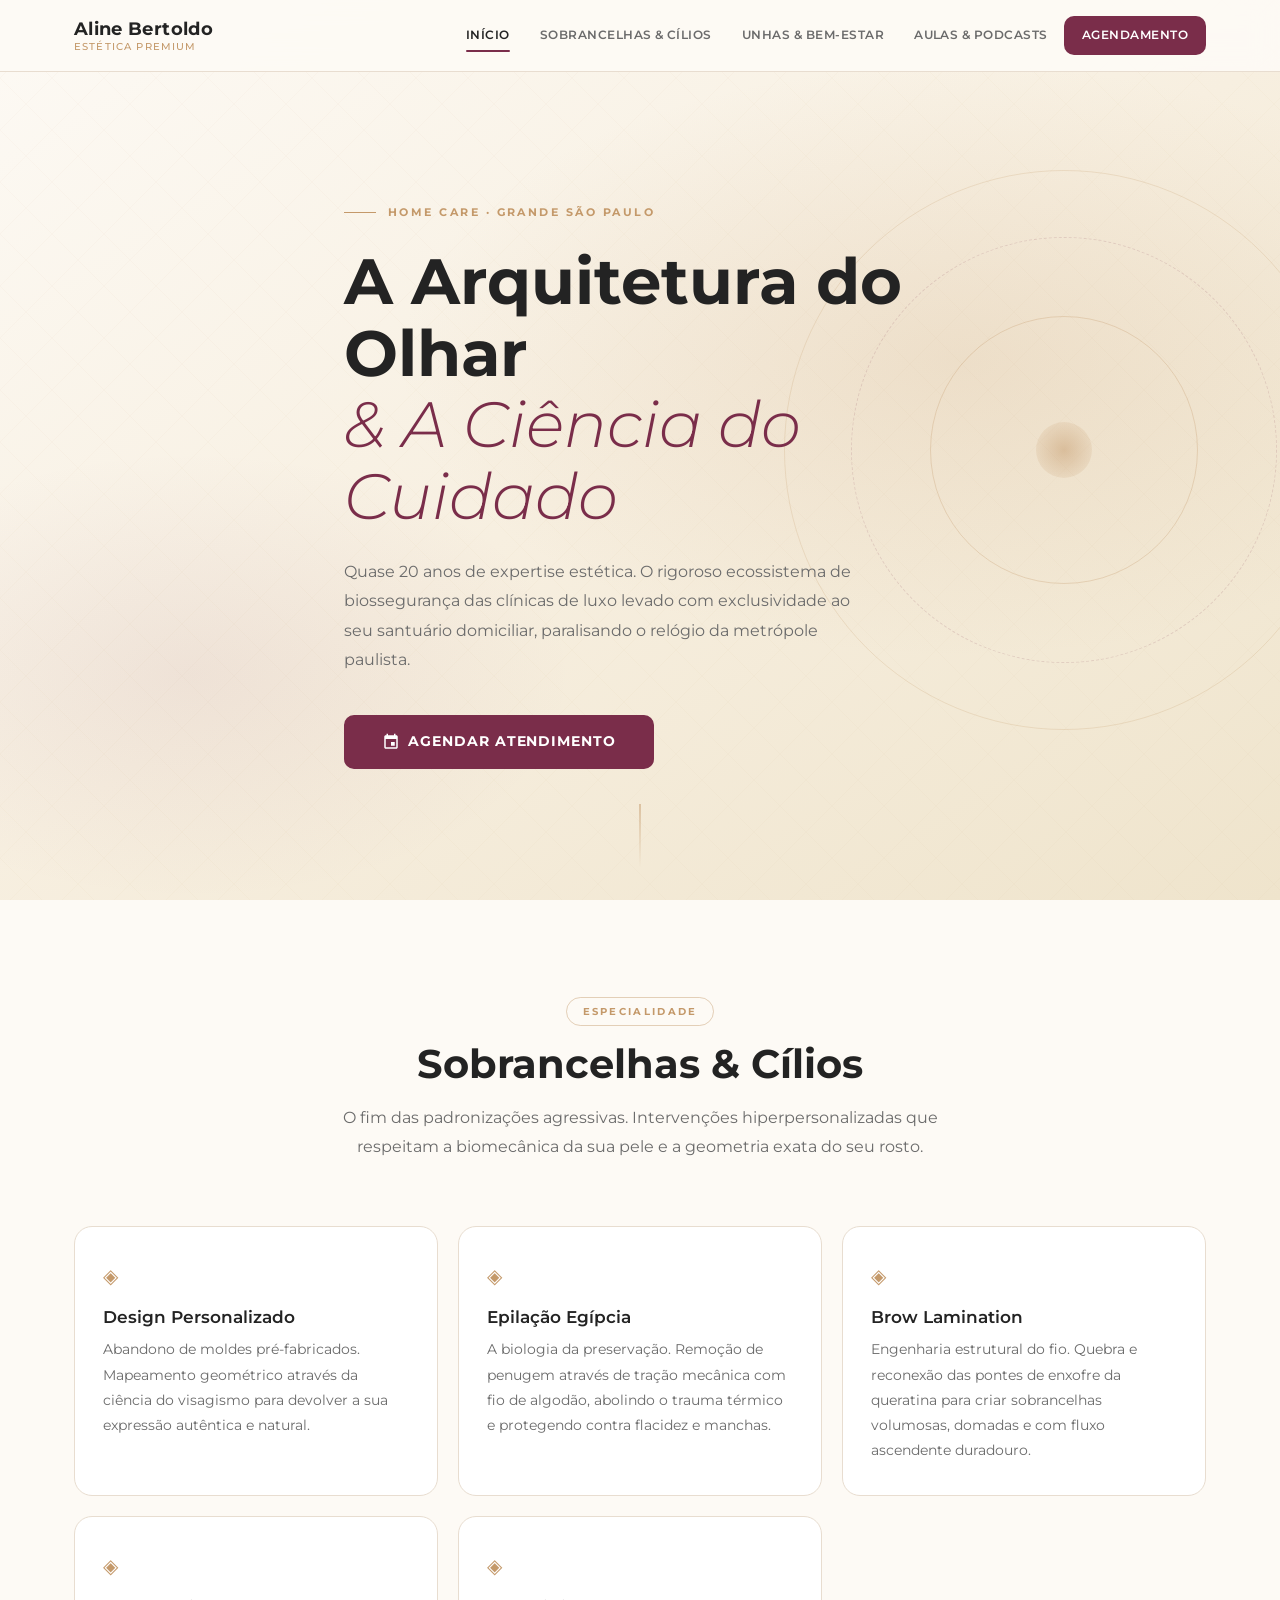
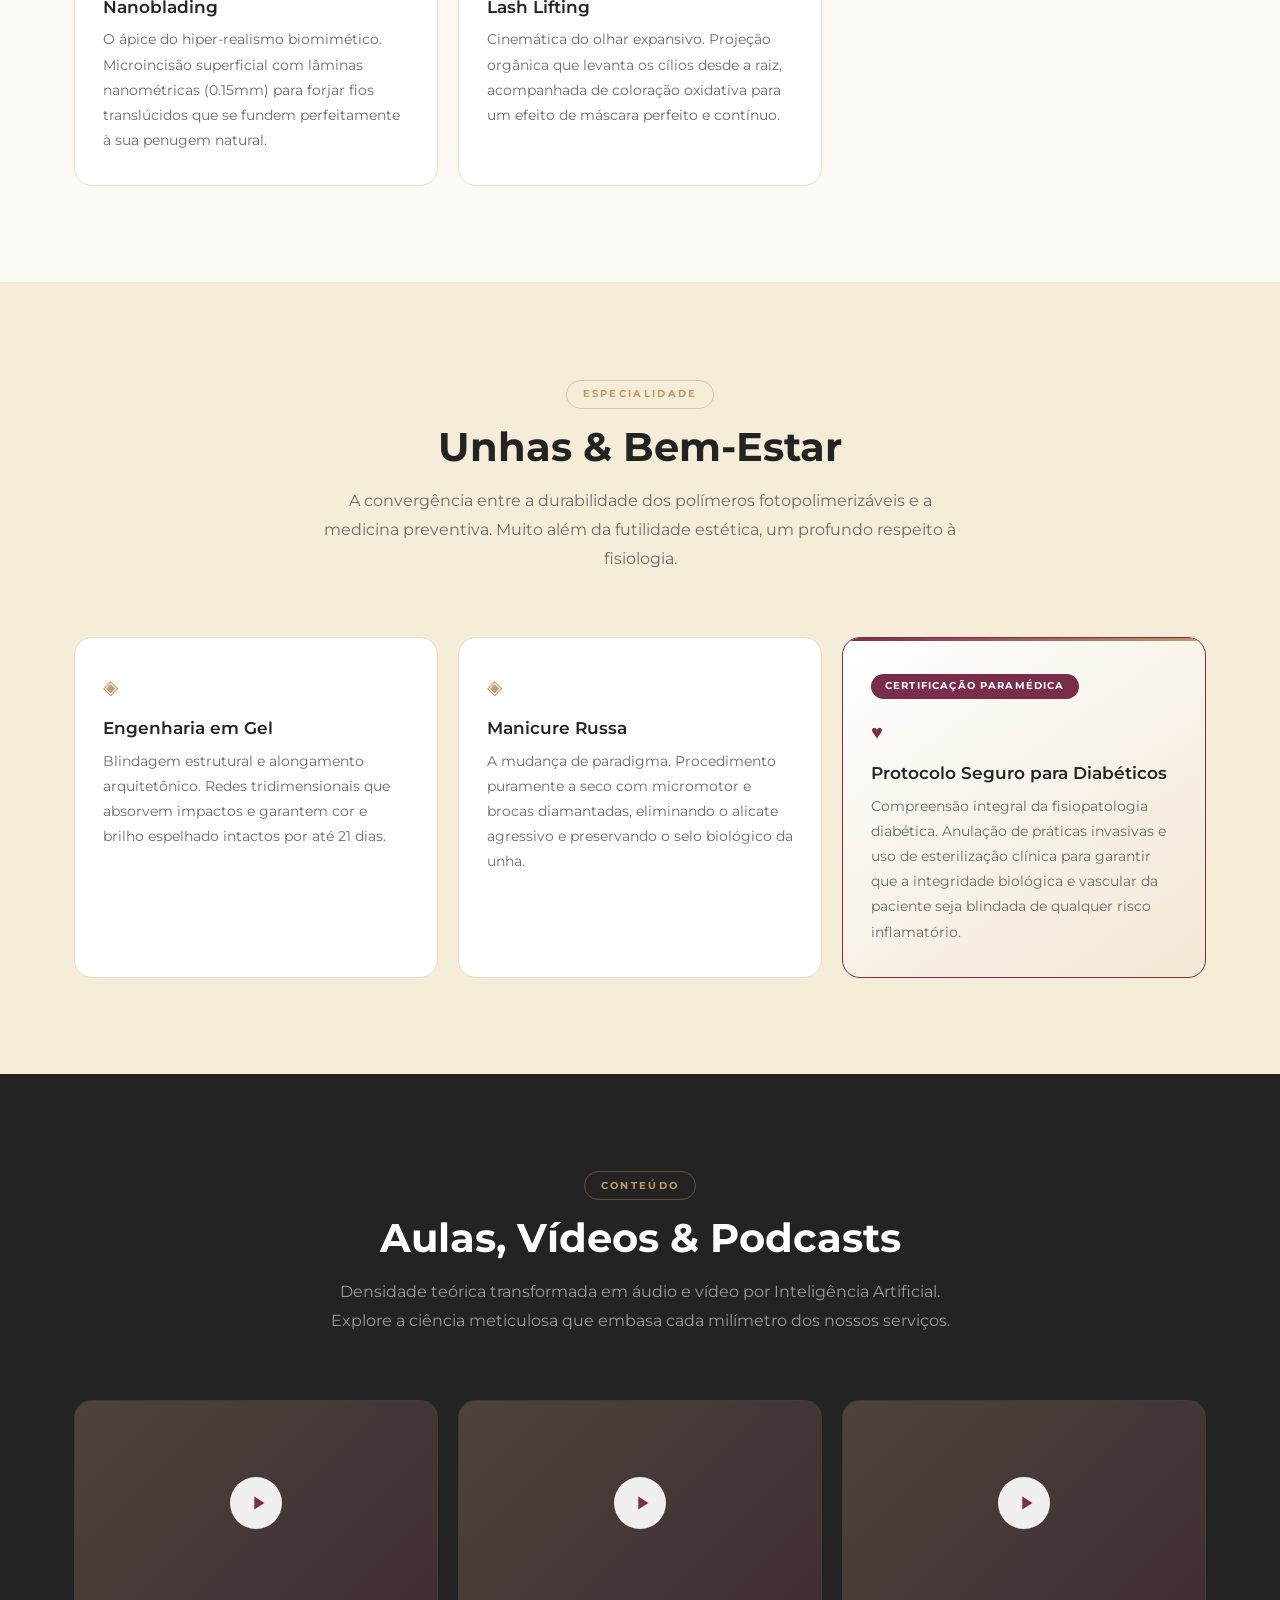
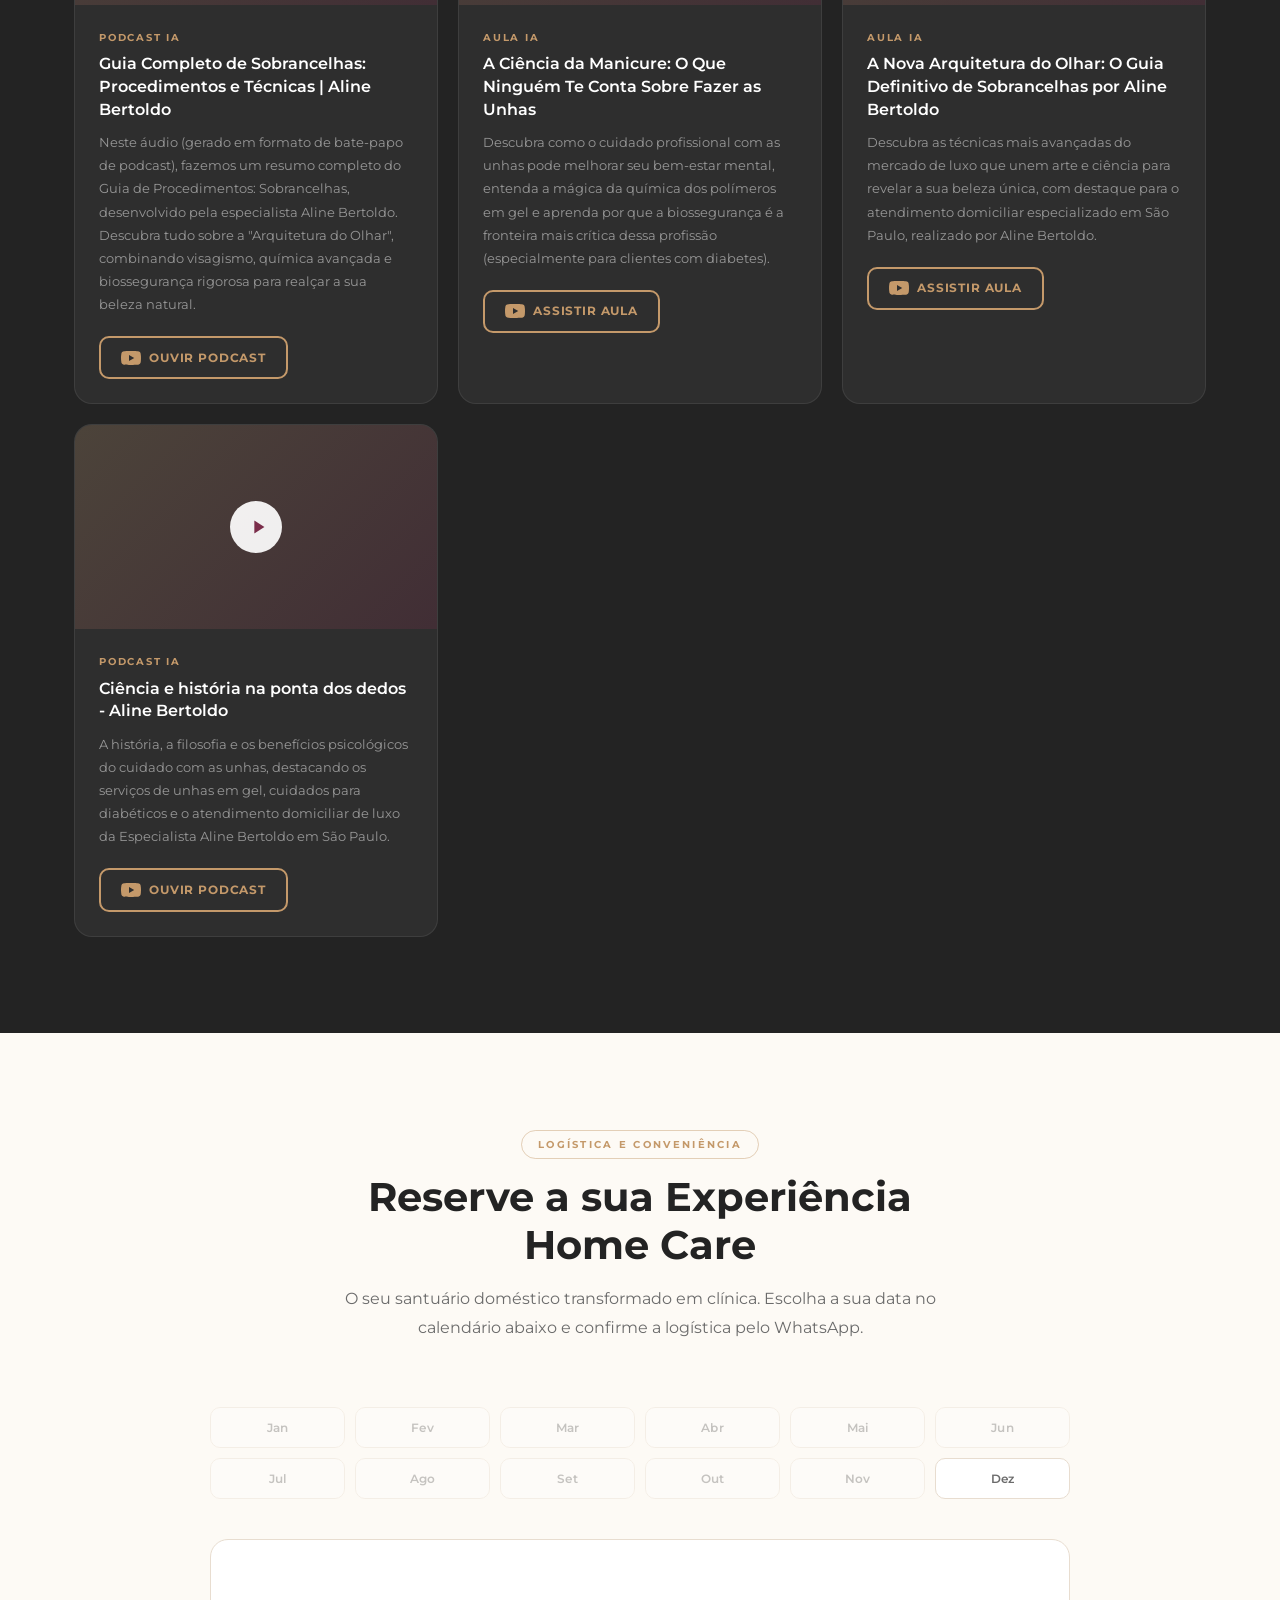
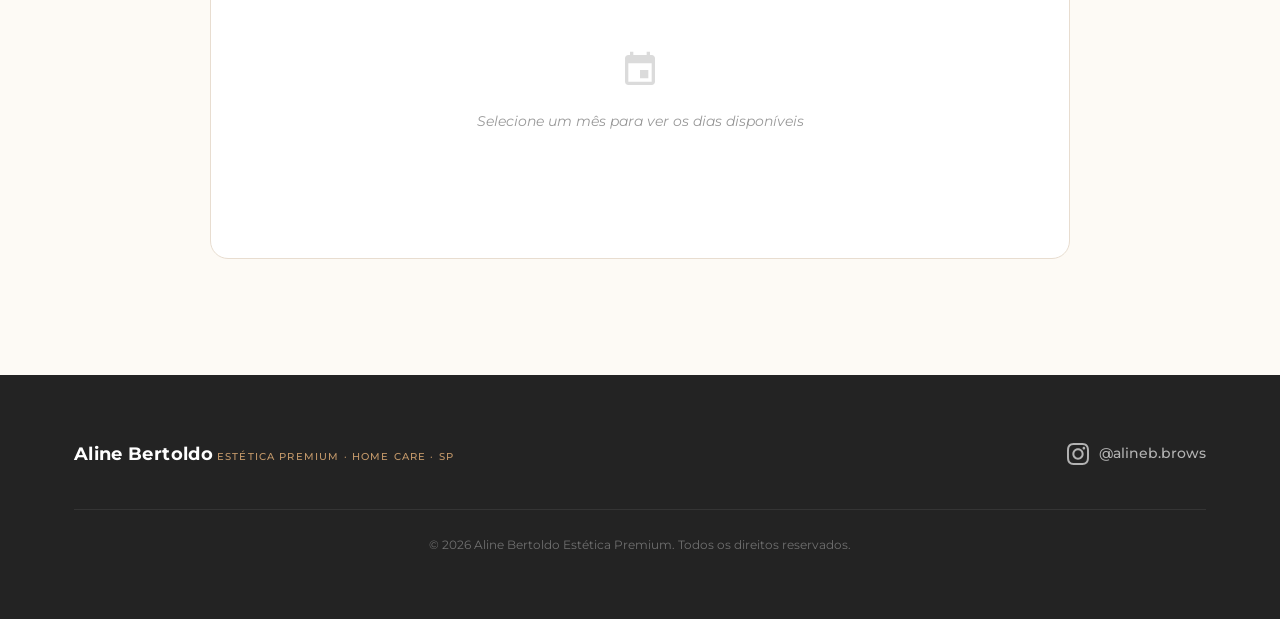
==== index.html @ 3049a165 "Página de serviços de estética premium" ====
<!DOCTYPE html>
<html lang="pt-BR">
<head>
  <meta charset="UTF-8" />
  <meta name="viewport" content="width=device-width, initial-scale=1.0" />
  <meta name="description" content="Aline Bertoldo — Especialista em Estética do Olhar e Unhas com quase 20 anos de experiência. Atendimento Home Care de alto padrão na Grande São Paulo." />
  <meta property="og:title" content="Aline Bertoldo | Estética Premium" />
  <meta property="og:description" content="Design de sobrancelhas, cílios e unhas. Atendimento domiciliar de luxo em São Paulo com biossegurança rigorosa." />

  <title>Aline Bertoldo | Estética Premium</title>

  <link rel="preconnect" href="https://fonts.googleapis.com" />
  <link rel="preconnect" href="https://fonts.gstatic.com" crossorigin />
  <link href="https://fonts.googleapis.com/css2?family=Montserrat:ital,wght@0,300;0,400;0,500;0,600;0,700;1,300;1,400&display=swap" rel="stylesheet" />

  <link rel="stylesheet" href="style.css" />
</head>
<body>

  <header class="header" id="header" role="banner">
    <div class="header__inner container">

      <a href="#inicio" class="logo" aria-label="Aline Bertoldo — Voltar ao início">
        <span class="logo__name">Aline Bertoldo</span>
        <span class="logo__tagline">Estética Premium</span>
      </a>

      <button class="menu-toggle" id="menuToggle" aria-label="Abrir menu de navegação" aria-controls="nav" aria-expanded="false">
        <span class="menu-toggle__bar"></span>
        <span class="menu-toggle__bar"></span>
        <span class="menu-toggle__bar"></span>
      </button>

      <nav class="nav" id="nav" role="navigation" aria-label="Menu principal">
        <ul class="nav__list">
          <li class="nav__item"><a href="#inicio" class="nav__link">Início</a></li>
          <li class="nav__item"><a href="#sobrancelhas" class="nav__link">Sobrancelhas &amp; Cílios</a></li>
          <li class="nav__item"><a href="#unhas" class="nav__link">Unhas &amp; Bem-Estar</a></li>
          <li class="nav__item"><a href="#aulas" class="nav__link">Aulas &amp; Podcasts</a></li>
          <li class="nav__item nav__item--cta">
            <a href="#agendamento" class="nav__link nav__link--cta">Agendamento</a>
          </li>
        </ul>
      </nav>

    </div>
  </header>

  <main>

    <section class="hero" id="inicio" aria-label="Apresentação">
      <div class="hero__bg" aria-hidden="true">
        <div class="hero__bg-gradient"></div>
        <div class="hero__bg-pattern"></div>
      </div>
      <div class="hero__deco" aria-hidden="true">
        <div class="hero__deco-ring hero__deco-ring--1"></div>
        <div class="hero__deco-ring hero__deco-ring--2"></div>
        <div class="hero__deco-ring hero__deco-ring--3"></div>
        <div class="hero__deco-center"></div>
      </div>

      <div class="hero__content container">
        <p class="hero__eyebrow">Home Care · Grande São Paulo</p>

        <h1 class="hero__title">
          A Arquitetura do Olhar<br>
          <em>&amp; A Ciência do Cuidado</em>
        </h1>

        <p class="hero__subtitle">
          Quase 20 anos de expertise estética. O rigoroso ecossistema de biossegurança das clínicas de luxo levado com exclusividade ao seu santuário domiciliar, paralisando o relógio da metrópole paulista.
        </p>

        <a href="#agendamento" class="btn btn--primary btn--hero">
          <svg class="btn__icon" viewBox="0 0 24 24" aria-hidden="true">
            <path fill="currentColor" d="M17 12h-5v5h5v-5zM16 1v2H8V1H6v2H5c-1.11 0-1.99.9-1.99 2L3 19c0 1.1.89 2 2 2h14c1.1 0 2-.9 2-2V5c0-1.1-.9-2-2-2h-1V1h-2zm3 18H5V8h14v11z"/>
          </svg>
          Agendar Atendimento
        </a>
      </div>

      <div class="hero__scroll" aria-hidden="true">
        <span class="hero__scroll-line"></span>
      </div>
    </section>

    <section class="services-section" id="sobrancelhas" aria-labelledby="title-sobrancelhas">
      <div class="container">
        <header class="section-header animate-on-scroll">
          <span class="section-label">Especialidade</span>
          <h2 class="section-title" id="title-sobrancelhas">Sobrancelhas &amp; Cílios</h2>
          <p class="section-description">
            O fim das padronizações agressivas. Intervenções hiperpersonalizadas que respeitam a biomecânica da sua pele e a geometria exata do seu rosto.
          </p>
        </header>

        <div class="services-grid">
          <article class="service-card animate-on-scroll">
            <div class="service-card__icon" aria-hidden="true">◈</div>
            <h3 class="service-card__title">Design Personalizado</h3>
            <p class="service-card__text">
              Abandono de moldes pré-fabricados. Mapeamento geométrico através da ciência do visagismo para devolver a sua expressão autêntica e natural.
            </p>
          </article>

          <article class="service-card animate-on-scroll">
            <div class="service-card__icon" aria-hidden="true">◈</div>
            <h3 class="service-card__title">Epilação Egípcia</h3>
            <p class="service-card__text">
              A biologia da preservação. Remoção de penugem através de tração mecânica com fio de algodão, abolindo o trauma térmico e protegendo contra flacidez e manchas.
            </p>
          </article>

          <article class="service-card animate-on-scroll">
            <div class="service-card__icon" aria-hidden="true">◈</div>
            <h3 class="service-card__title">Brow Lamination</h3>
            <p class="service-card__text">
              Engenharia estrutural do fio. Quebra e reconexão das pontes de enxofre da queratina para criar sobrancelhas volumosas, domadas e com fluxo ascendente duradouro.
            </p>
          </article>

          <article class="service-card animate-on-scroll">
            <div class="service-card__icon" aria-hidden="true">◈</div>
            <h3 class="service-card__title">Nanoblading</h3>
            <p class="service-card__text">
              O ápice do hiper-realismo biomimético. Microincisão superficial com lâminas nanométricas (0.15mm) para forjar fios translúcidos que se fundem perfeitamente à sua penugem natural.
            </p>
          </article>

          <article class="service-card animate-on-scroll">
            <div class="service-card__icon" aria-hidden="true">◈</div>
            <h3 class="service-card__title">Lash Lifting</h3>
            <p class="service-card__text">
              Cinemática do olhar expansivo. Projeção orgânica que levanta os cílios desde a raiz, acompanhada de coloração oxidativa para um efeito de máscara perfeito e contínuo.
            </p>
          </article>
        </div>
      </div>
    </section>

    <section class="services-section services-section--alt" id="unhas" aria-labelledby="title-unhas">
      <div class="container">
        <header class="section-header animate-on-scroll">
          <span class="section-label">Especialidade</span>
          <h2 class="section-title" id="title-unhas">Unhas &amp; Bem-Estar</h2>
          <p class="section-description">
            A convergência entre a durabilidade dos polímeros fotopolimerizáveis e a medicina preventiva. Muito além da futilidade estética, um profundo respeito à fisiologia.
          </p>
        </header>

        <div class="services-grid">
          <article class="service-card animate-on-scroll">
            <div class="service-card__icon" aria-hidden="true">◈</div>
            <h3 class="service-card__title">Engenharia em Gel</h3>
            <p class="service-card__text">
              Blindagem estrutural e alongamento arquitetônico. Redes tridimensionais que absorvem impactos e garantem cor e brilho espelhado intactos por até 21 dias.
            </p>
          </article>

          <article class="service-card animate-on-scroll">
            <div class="service-card__icon" aria-hidden="true">◈</div>
            <h3 class="service-card__title">Manicure Russa</h3>
            <p class="service-card__text">
              A mudança de paradigma. Procedimento puramente a seco com micromotor e brocas diamantadas, eliminando o alicate agressivo e preservando o selo biológico da unha.
            </p>
          </article>

          <article class="service-card service-card--highlight animate-on-scroll">
            <span class="service-card__badge">Certificação Paramédica</span>
            <div class="service-card__icon service-card__icon--heart" aria-hidden="true">♥</div>
            <h3 class="service-card__title">Protocolo Seguro para Diabéticos</h3>
            <p class="service-card__text">
              Compreensão integral da fisiopatologia diabética. Anulação de práticas invasivas e uso de esterilização clínica para garantir que a integridade biológica e vascular da paciente seja blindada de qualquer risco inflamatório.
            </p>
          </article>
        </div>
      </div>
    </section>

    <section class="media-section" id="aulas" aria-labelledby="title-aulas">
      <div class="container">
        <header class="section-header animate-on-scroll">
          <span class="section-label">Conteúdo</span>
          <h2 class="section-title" id="title-aulas">Aulas, Vídeos &amp; Podcasts</h2>
          <p class="section-description">
            Densidade teórica transformada em áudio e vídeo por Inteligência Artificial. Explore a ciência meticulosa que embasa cada milímetro dos nossos serviços.
          </p>
        </header>

        <div class="media-grid">
          <article class="media-card animate-on-scroll">
            <div class="media-card__thumbnail" role="img" aria-label="Thumbnail: Arquitetura do Olhar">
              <div class="media-card__play-wrap" aria-hidden="true">
                <svg class="media-card__play-icon" viewBox="0 0 24 24"><path fill="currentColor" d="M8 5v14l11-7z"/></svg>
              </div>
            </div>
            <div class="media-card__body">
              <span class="media-card__type">Podcast IA</span>
              <h3 class="media-card__title">Guia Completo de Sobrancelhas: Procedimentos e Técnicas | Aline Bertoldo</h3>
              <p class="media-card__desc">
                Neste áudio (gerado em formato de bate-papo de podcast), fazemos um resumo completo do Guia de Procedimentos: Sobrancelhas, desenvolvido pela especialista Aline Bertoldo. Descubra tudo sobre a "Arquitetura do Olhar", combinando visagismo, química avançada e biossegurança rigorosa para realçar a sua beleza natural.
              </p>
              <a href="https://youtu.be/0aggIO5E5zM" target="_blank" rel="noopener noreferrer" class="btn btn--outline btn--sm">
                <svg class="btn__icon btn__icon--yt" viewBox="0 0 24 24" aria-hidden="true"><path fill="currentColor" d="M23.495 6.205a3.007 3.007 0 0 0-2.088-2.088c-1.87-.501-9.396-.501-9.396-.501s-7.507-.01-9.396.501A3.007 3.007 0 0 0 .527 6.205a31.247 31.247 0 0 0-.522 5.805 31.247 31.247 0 0 0 .522 5.783 3.007 3.007 0 0 0 2.088 2.088c1.868.502 9.396.502 9.396.502s7.506 0 9.396-.502a3.007 3.007 0 0 0 2.088-2.088 31.247 31.247 0 0 0 .5-5.783 31.247 31.247 0 0 0-.5-5.805zM9.609 15.601V8.408l6.264 3.602z"/></svg>
                Ouvir Podcast
              </a>
            </div>
          </article>

          <article class="media-card animate-on-scroll">
            <div class="media-card__thumbnail" role="img" aria-label="Thumbnail: Ciência das Unhas">
              <div class="media-card__play-wrap" aria-hidden="true">
                <svg class="media-card__play-icon" viewBox="0 0 24 24"><path fill="currentColor" d="M8 5v14l11-7z"/></svg>
              </div>
            </div>
            <div class="media-card__body">
              <span class="media-card__type">Aula IA</span>
              <h3 class="media-card__title">A Ciência da Manicure: O Que Ninguém Te Conta Sobre Fazer as Unhas</h3>
              <p class="media-card__desc">
                Descubra como o cuidado profissional com as unhas pode melhorar seu bem-estar mental, entenda a mágica da química dos polímeros em gel e aprenda por que a biossegurança é a fronteira mais crítica dessa profissão (especialmente para clientes com diabetes).
              </p>
              <a href="https://youtu.be/WGfifAYIf_U" target="_blank" rel="noopener noreferrer" class="btn btn--outline btn--sm">
                <svg class="btn__icon btn__icon--yt" viewBox="0 0 24 24" aria-hidden="true"><path fill="currentColor" d="M23.495 6.205a3.007 3.007 0 0 0-2.088-2.088c-1.87-.501-9.396-.501-9.396-.501s-7.507-.01-9.396.501A3.007 3.007 0 0 0 .527 6.205a31.247 31.247 0 0 0-.522 5.805 31.247 31.247 0 0 0 .522 5.783 3.007 3.007 0 0 0 2.088 2.088c1.868.502 9.396.502 9.396.502s7.506 0 9.396-.502a3.007 3.007 0 0 0 2.088-2.088 31.247 31.247 0 0 0 .5-5.783 31.247 31.247 0 0 0-.5-5.805zM9.609 15.601V8.408l6.264 3.602z"/></svg>
                Assistir Aula
              </a>
            </div>
          </article>

          <article class="media-card animate-on-scroll">
            <div class="media-card__thumbnail" role="img" aria-label="Thumbnail: Aula Nanoblading">
              <div class="media-card__play-wrap" aria-hidden="true">
                <svg class="media-card__play-icon" viewBox="0 0 24 24"><path fill="currentColor" d="M8 5v14l11-7z"/></svg>
              </div>
            </div>
            <div class="media-card__body">
              <span class="media-card__type">Aula IA</span>
              <h3 class="media-card__title">A Nova Arquitetura do Olhar: O Guia Definitivo de Sobrancelhas por Aline Bertoldo</h3>
              <p class="media-card__desc">
                Descubra as técnicas mais avançadas do mercado de luxo que unem arte e ciência para revelar a sua beleza única, com destaque para o atendimento domiciliar especializado em São Paulo, realizado por Aline Bertoldo.
              </p>
              <a href="https://youtu.be/EICDWtv_-5o" target="_blank" rel="noopener noreferrer" class="btn btn--outline btn--sm">
                <svg class="btn__icon btn__icon--yt" viewBox="0 0 24 24" aria-hidden="true"><path fill="currentColor" d="M23.495 6.205a3.007 3.007 0 0 0-2.088-2.088c-1.87-.501-9.396-.501-9.396-.501s-7.507-.01-9.396.501A3.007 3.007 0 0 0 .527 6.205a31.247 31.247 0 0 0-.522 5.805 31.247 31.247 0 0 0 .522 5.783 3.007 3.007 0 0 0 2.088 2.088c1.868.502 9.396.502 9.396.502s7.506 0 9.396-.502a3.007 3.007 0 0 0 2.088-2.088 31.247 31.247 0 0 0 .5-5.783 31.247 31.247 0 0 0-.5-5.805zM9.609 15.601V8.408l6.264 3.602z"/></svg>
                Assistir Aula
              </a>
            </div>
          </article>

          <article class="media-card animate-on-scroll">
            <div class="media-card__thumbnail" role="img" aria-label="Thumbnail: Aula Diabéticos">
              <div class="media-card__play-wrap" aria-hidden="true">
                <svg class="media-card__play-icon" viewBox="0 0 24 24"><path fill="currentColor" d="M8 5v14l11-7z"/></svg>
              </div>
            </div>
            <div class="media-card__body">
              <span class="media-card__type">Podcast IA</span>
              <h3 class="media-card__title">Ciência e história na ponta dos dedos - Aline Bertoldo</h3>
              <p class="media-card__desc">
                A história, a filosofia e os benefícios psicológicos do cuidado com as unhas, destacando os serviços de unhas em gel, cuidados para diabéticos e o atendimento domiciliar de luxo da Especialista Aline Bertoldo em São Paulo.
              </p>
              <a href="https://youtu.be/2RZWvatA5D8" target="_blank" rel="noopener noreferrer" class="btn btn--outline btn--sm">
                <svg class="btn__icon btn__icon--yt" viewBox="0 0 24 24" aria-hidden="true"><path fill="currentColor" d="M23.495 6.205a3.007 3.007 0 0 0-2.088-2.088c-1.87-.501-9.396-.501-9.396-.501s-7.507-.01-9.396.501A3.007 3.007 0 0 0 .527 6.205a31.247 31.247 0 0 0-.522 5.805 31.247 31.247 0 0 0 .522 5.783 3.007 3.007 0 0 0 2.088 2.088c1.868.502 9.396.502 9.396.502s7.506 0 9.396-.502a3.007 3.007 0 0 0 2.088-2.088 31.247 31.247 0 0 0 .5-5.783 31.247 31.247 0 0 0-.5-5.805zM9.609 15.601V8.408l6.264 3.602z"/></svg>
                Ouvir Podcast
              </a>
            </div>
          </article>
        </div>
      </div>
    </section>

    <section class="scheduling-section" id="agendamento" aria-labelledby="title-agendamento">
      <div class="container">
        <header class="section-header animate-on-scroll">
          <span class="section-label">Logística e Conveniência</span>
          <h2 class="section-title" id="title-agendamento">Reserve a sua Experiência Home Care</h2>
          <p class="section-description">
            O seu santuário doméstico transformado em clínica. Escolha a sua data no calendário abaixo e confirme a logística pelo WhatsApp.
          </p>
        </header>

        <div class="calendar-wrapper animate-on-scroll">
          <div class="month-selector" id="monthSelector" role="group" aria-label="Selecione o mês"></div>

          <div class="calendar-view" id="calendarView" aria-live="polite" aria-atomic="true">
            <div class="calendar-placeholder">
              <svg width="40" height="40" viewBox="0 0 24 24" aria-hidden="true" style="opacity:.35;margin-bottom:.75rem">
                <path fill="currentColor" d="M17 12h-5v5h5v-5zM16 1v2H8V1H6v2H5c-1.11 0-1.99.9-1.99 2L3 19c0 1.1.89 2 2 2h14c1.1 0 2-.9 2-2V5c0-1.1-.9-2-2-2h-1V1h-2zm3 18H5V8h14v11z"/>
              </svg>
              <span>Selecione um mês para ver os dias disponíveis</span>
            </div>
          </div>

          <div class="time-selector" id="timeSelector" hidden aria-live="polite">
            <h3 class="time-selector__title">
              Horários disponíveis — <span id="selectedDateLabel" class="time-selector__date"></span>
            </h3>
            <div class="time-grid" id="timeGrid" role="group" aria-label="Selecione um horário"></div>
          </div>

          <div class="scheduling-cta" id="schedulingCta" hidden>
            <p class="scheduling-cta__summary" id="ctaSummary" aria-live="polite"></p>
            <button class="btn btn--primary btn--lg" id="confirmBtn" type="button">
              <svg class="btn__icon" viewBox="0 0 24 24" aria-hidden="true">
                <path fill="currentColor" d="M17.472 14.382c-.297-.149-1.758-.867-2.03-.967-.273-.099-.471-.148-.67.15-.197.297-.767.966-.94 1.164-.173.199-.347.223-.644.075-.297-.15-1.255-.463-2.39-1.475-.883-.788-1.48-1.761-1.653-2.059-.173-.297-.018-.458.13-.606.134-.133.298-.347.446-.52.149-.174.198-.298.298-.497.099-.198.05-.371-.025-.52-.075-.149-.669-1.612-.916-2.207-.242-.579-.487-.5-.669-.51-.173-.008-.371-.01-.57-.01-.198 0-.52.074-.792.372-.272.297-1.04 1.016-1.04 2.479 0 1.462 1.065 2.875 1.213 3.074.149.198 2.096 3.2 5.077 4.487.709.306 1.262.489 1.694.625.712.227 1.36.195 1.871.118.571-.085 1.758-.719 2.006-1.413.248-.694.248-1.289.173-1.413-.074-.124-.272-.198-.57-.347z"/>
                <path fill="currentColor" d="M12.004 2C6.477 2 2 6.477 2 12.004c0 1.769.463 3.43 1.27 4.876L2 22l5.234-1.244A9.963 9.963 0 0 0 12.004 22C17.531 22 22 17.523 22 12.004 22 6.477 17.531 2 12.004 2zm0 18.214a8.195 8.195 0 0 1-4.215-1.163l-.303-.18-3.107.738.772-3.028-.198-.311A8.196 8.196 0 0 1 3.786 12c0-4.532 3.686-8.214 8.218-8.214S20.218 7.472 20.218 12c0 4.528-3.682 8.214-8.214 8.214z"/>
              </svg>
              Confirmar Agendamento via WhatsApp
            </button>
          </div>
        </div>
      </div>
    </section>

  </main>

  <footer class="footer" role="contentinfo">
    <div class="container">
      <div class="footer__inner">
        <div class="footer__brand">
          <span class="logo__name">Aline Bertoldo</span>
          <span class="logo__tagline">Estética Premium · Home Care · SP</span>
        </div>

        <nav class="footer__social" aria-label="Redes sociais">
          <a href="https://instagram.com/alineb.brows" target="_blank" rel="noopener noreferrer" class="social-link" aria-label="Instagram de Aline Bertoldo: @alineb.brows">
            <svg class="social-link__icon" viewBox="0 0 24 24" aria-hidden="true">
              <path fill="currentColor" d="M12 2.163c3.204 0 3.584.012 4.85.07 3.252.148 4.771 1.691 4.919 4.919.058 1.265.069 1.645.069 4.849 0 3.205-.012 3.584-.069 4.849-.149 3.225-1.664 4.771-4.919 4.919-1.266.058-1.644.07-4.85.07-3.204 0-3.584-.012-4.849-.07-3.26-.149-4.771-1.699-4.919-4.92-.058-1.265-.07-1.644-.07-4.849 0-3.204.013-3.583.07-4.849.149-3.227 1.664-4.771 4.919-4.919 1.266-.057 1.645-.069 4.849-.069zm0-2.163c-3.259 0-3.667.014-4.947.072-4.358.2-6.78 2.618-6.98 6.98-.059 1.281-.073 1.689-.073 4.948 0 3.259.014 3.668.072 4.948.2 4.358 2.618 6.78 6.98 6.98 1.281.058 1.689.072 4.948.072 3.259 0 3.668-.014 4.948-.072 4.354-.2 6.782-2.618 6.979-6.98.059-1.28.073-1.689.073-4.948 0-3.259-.014-3.667-.072-4.947-.196-4.354-2.617-6.78-6.979-6.98-1.281-.059-1.69-.073-4.949-.073zm0 5.838c-3.403 0-6.162 2.759-6.162 6.162s2.759 6.163 6.162 6.163 6.162-2.759 6.162-6.163c0-3.403-2.759-6.162-6.162-6.162zm0 10.162c-2.209 0-4-1.79-4-4 0-2.209 1.791-4 4-4s4 1.791 4 4c0 2.21-1.791 4-4 4zm6.406-11.845c-.796 0-1.441.645-1.441 1.44s.645 1.44 1.441 1.44c.795 0 1.439-.645 1.439-1.44s-.644-1.44-1.439-1.44z"/>
            </svg>
            @alineb.brows
          </a>
        </nav>
      </div>

      <div class="footer__bottom">
        <p>&copy; <span id="footerYear"></span> Aline Bertoldo Estética Premium. Todos os direitos reservados.</p>
      </div>
    </div>
  </footer>

  <script src="script.js"></script>
</body>
</html>
---- style.css ----
/* ============================================================
   STYLE.CSS — Aline Bertoldo Estética Premium
   Autora do projeto: Aline Bertoldo (@alineb.brows)
   Paleta: Creme/Baunilha · Grafite · Vinho · Dourado
   ============================================================ */


/* ============================================================
   1. VARIÁVEIS CSS (DESIGN TOKENS)
   ============================================================ */
:root {
  /* — Cores principais — */
  --c-bg:           #FDFAF5;   /* fundo principal: baunilha suave */
  --c-cream:        #F5EDD8;   /* creme mais intenso */
  --c-butter:       #EDE0C4;   /* manteiga (alternância de seções) */
  --c-white:        #FFFFFF;

  /* — Texto — */
  --c-text:         #3A3A3A;
  --c-text-mid:     #6B6B6B;
  --c-text-lt:      #999999;

  /* — Grafite — */
  --c-graphite:     #232323;
  --c-graphite-mid: #444444;

  /* — Vinho (accent primário) — */
  --c-wine:         #7A2D4A;
  --c-wine-lt:      #9B3D5F;
  --c-wine-pale:    rgba(122, 45, 74, 0.08);

  /* — Dourado (accent secundário) — */
  --c-gold:         #C4996A;
  --c-gold-lt:      #D4B08A;
  --c-gold-pale:    rgba(196, 153, 106, 0.15);

  /* — Bordas — */
  --c-border:       #E8DDD0;
  --c-border-lt:    #F0E8DC;

  /* — Tipografia — */
  --font:           'Montserrat', sans-serif;

  /* — Espaçamentos — */
  --sp-xs:   0.5rem;
  --sp-sm:   1rem;
  --sp-md:   1.5rem;
  --sp-lg:   2.5rem;
  --sp-xl:   4rem;
  --sp-2xl:  6rem;

  /* — Arredondamentos — */
  --r-sm:    4px;
  --r-md:    10px;
  --r-lg:    18px;
  --r-xl:    28px;
  --r-full:  9999px;

  /* — Sombras — */
  --sh-sm:   0 1px 4px rgba(0,0,0,0.06);
  --sh-md:   0 4px 20px rgba(0,0,0,0.08);
  --sh-lg:   0 12px 40px rgba(0,0,0,0.12);
  --sh-wine: 0 8px 28px rgba(122, 45, 74, 0.25);

  /* — Transições — */
  --t-fast:  150ms ease;
  --t-mid:   260ms ease;
  --t-slow:  420ms cubic-bezier(0.4, 0, 0.2, 1);

  /* — Header — */
  --header-h: 72px;
}


/* ============================================================
   2. RESET & BASE
   ============================================================ */
*, *::before, *::after {
  box-sizing: border-box;
  margin: 0;
  padding: 0;
}

html {
  scroll-behavior: smooth;
  /* Compensa o header fixo ao pular para seções */
  scroll-padding-top: var(--header-h);
}

body {
  font-family: var(--font);
  background-color: var(--c-bg);
  color: var(--c-text);
  line-height: 1.7;
  overflow-x: hidden;
  -webkit-font-smoothing: antialiased;
}

img, svg { display: block; max-width: 100%; }
a        { color: inherit; text-decoration: none; }
ul       { list-style: none; }
button   { font-family: var(--font); }

h1, h2, h3, h4 {
  line-height: 1.2;
  color: var(--c-graphite);
}


/* ============================================================
   3. UTILITÁRIOS
   ============================================================ */
.container {
  width: 100%;
  max-width: 1180px;
  margin-inline: auto;
  padding-inline: 1.5rem;
}


/* ============================================================
   4. BOTÕES
   ============================================================ */
.btn {
  display: inline-flex;
  align-items: center;
  gap: 0.5rem;
  padding: 0.875rem 2rem;
  border: 2px solid transparent;
  border-radius: var(--r-md);
  font-family: var(--font);
  font-size: 0.8rem;
  font-weight: 700;
  letter-spacing: 0.07em;
  text-transform: uppercase;
  cursor: pointer;
  transition: all var(--t-mid);
  white-space: nowrap;
  line-height: 1;
}

/* Primário: fundo vinho */
.btn--primary {
  background-color: var(--c-wine);
  border-color: var(--c-wine);
  color: var(--c-white);
}
.btn--primary:hover,
.btn--primary:focus-visible {
  background-color: var(--c-wine-lt);
  border-color: var(--c-wine-lt);
  transform: translateY(-2px);
  box-shadow: var(--sh-wine);
}

/* Outline */
.btn--outline {
  background-color: transparent;
  border-color: currentColor;
}
.btn--outline:hover,
.btn--outline:focus-visible {
  background-color: currentColor;
  /* Inverte a cor do texto no hover */
}

/* Tamanhos */
.btn--sm  { padding: 0.6rem 1.25rem; font-size: 0.75rem; }
.btn--lg  { padding: 1.1rem 2.75rem; font-size: 0.875rem; }
.btn--hero{ padding: 1rem 2.25rem; font-size: 0.85rem; }

/* Ícone dentro do botão */
.btn__icon {
  width: 18px;
  height: 18px;
  flex-shrink: 0;
}
.btn__icon--yt { width: 20px; height: 20px; }


/* ============================================================
   5. HEADER & MENU DE NAVEGAÇÃO
   ============================================================ */
.header {
  position: fixed;
  inset-block-start: 0;
  inset-inline: 0;
  z-index: 900;
  height: var(--header-h);
  background-color: rgba(253, 250, 245, 0.94);
  backdrop-filter: blur(14px);
  -webkit-backdrop-filter: blur(14px);
  border-bottom: 1px solid var(--c-border);
  transition: box-shadow var(--t-mid);
}
.header.scrolled {
  box-shadow: var(--sh-md);
}

.header__inner {
  display: flex;
  align-items: center;
  justify-content: space-between;
  height: 100%;
}

/* — Logo — */
.logo {
  display: flex;
  flex-direction: column;
  line-height: 1.25;
  gap: 1px;
}
.logo__name {
  font-size: 1.1rem;
  font-weight: 700;
  color: var(--c-graphite);
  letter-spacing: 0.02em;
}
.logo__tagline {
  font-size: 0.6rem;
  font-weight: 500;
  color: var(--c-gold);
  letter-spacing: 0.12em;
  text-transform: uppercase;
}

/* — Links do menu — */
.nav__list {
  display: flex;
  align-items: center;
  gap: 0.125rem;
}

.nav__link {
  position: relative;
  display: block;
  padding: 0.5rem 0.875rem;
  font-size: 0.75rem;
  font-weight: 600;
  color: var(--c-text-mid);
  letter-spacing: 0.04em;
  text-transform: uppercase;
  border-radius: var(--r-sm);
  transition: color var(--t-fast);
}
/* Linha de destaque inferior */
.nav__link::after {
  content: '';
  position: absolute;
  inset-block-end: 2px;
  inset-inline: 0.875rem;
  height: 2px;
  background: var(--c-wine);
  border-radius: 2px;
  transform: scaleX(0);
  transform-origin: left;
  transition: transform var(--t-mid);
}
.nav__link:hover,
.nav__link.active      { color: var(--c-graphite); }
.nav__link:hover::after,
.nav__link.active::after { transform: scaleX(1); }

/* Link CTA especial */
.nav__link--cta {
  background-color: var(--c-wine);
  color: var(--c-white) !important;
  padding: 0.6rem 1.125rem;
  border-radius: var(--r-md);
}
.nav__link--cta::after    { display: none; }
.nav__link--cta:hover {
  background-color: var(--c-wine-lt);
  transform: translateY(-1px);
}

/* — Botão hamburguer (mobile) — */
.menu-toggle {
  display: none;        /* ocultado no desktop */
  flex-direction: column;
  justify-content: center;
  gap: 5px;
  width: 40px;
  height: 40px;
  padding: 8px;
  background: none;
  border: none;
  cursor: pointer;
  border-radius: var(--r-sm);
  transition: background-color var(--t-fast);
}
.menu-toggle:hover { background-color: var(--c-cream); }

.menu-toggle__bar {
  display: block;
  width: 100%;
  height: 2px;
  background-color: var(--c-graphite);
  border-radius: 2px;
  transform-origin: center;
  transition: all var(--t-mid);
}
/* Animação para o X */
.menu-toggle.is-open .menu-toggle__bar:nth-child(1) { transform: translateY(7px) rotate(45deg); }
.menu-toggle.is-open .menu-toggle__bar:nth-child(2) { opacity: 0; transform: scaleX(0); }
.menu-toggle.is-open .menu-toggle__bar:nth-child(3) { transform: translateY(-7px) rotate(-45deg); }


/* ============================================================
   6. HERO
   ============================================================ */
.hero {
  position: relative;
  min-height: 100svh;       /* svh: mobile-friendly viewport height */
  display: flex;
  align-items: center;
  padding-top: var(--header-h);
  overflow: hidden;
}

/* Camadas de fundo */
.hero__bg { position: absolute; inset: 0; }

.hero__bg-gradient {
  position: absolute;
  inset: 0;
  background:
    radial-gradient(ellipse 80% 60% at 75% 40%, rgba(196, 153, 106, 0.18) 0%, transparent 55%),
    radial-gradient(ellipse 60% 50% at 15% 75%, rgba(122, 45, 74, 0.07) 0%, transparent 50%),
    linear-gradient(148deg, #FDFAF5 0%, #F7EFE0 50%, #EFE4CC 100%);
}

/* Padrão sutil de losangos em SVG embutido */
.hero__bg-pattern {
  position: absolute;
  inset: 0;
  opacity: 0.5;
  background-image: url("data:image/svg+xml,%3Csvg width='52' height='52' viewBox='0 0 52 52' xmlns='http://www.w3.org/2000/svg'%3E%3Cpath d='M26 0 L52 26 L26 52 L0 26Z' fill='none' stroke='%23c4996a' stroke-width='0.4' stroke-opacity='0.2'/%3E%3C/svg%3E");
  background-size: 52px 52px;
}

/* Elemento decorativo: anéis concêntricos */
.hero__deco {
  position: absolute;
  right: -5%;
  top: 50%;
  transform: translateY(-50%);
  width: min(48vw, 560px);
  aspect-ratio: 1;
  display: flex;
  align-items: center;
  justify-content: center;
  pointer-events: none;
}

.hero__deco-ring {
  position: absolute;
  border-radius: 50%;
}
.hero__deco-ring--1 {
  inset: 0;
  border: 1px solid rgba(196, 153, 106, 0.22);
  animation: rotateSlow 60s linear infinite;
}
.hero__deco-ring--2 {
  inset: 12%;
  border: 1px dashed rgba(122, 45, 74, 0.14);
  animation: rotateSlow 45s linear infinite reverse;
}
.hero__deco-ring--3 {
  inset: 26%;
  border: 1px solid rgba(196, 153, 106, 0.3);
  animation: rotateSlow 30s linear infinite;
}
.hero__deco-center {
  width: 10%;
  aspect-ratio: 1;
  border-radius: 50%;
  background: radial-gradient(circle, var(--c-gold), rgba(196,153,106,0));
  opacity: 0.5;
}

@keyframes rotateSlow {
  from { transform: rotate(0deg); }
  to   { transform: rotate(360deg); }
}

/* Conteúdo do hero */
.hero__content {
  position: relative;
  z-index: 1;
  max-width: 640px;
  padding-block: var(--sp-2xl);
}

.hero__eyebrow {
  font-size: 0.7rem;
  font-weight: 700;
  letter-spacing: 0.22em;
  text-transform: uppercase;
  color: var(--c-gold);
  margin-bottom: var(--sp-md);
  display: flex;
  align-items: center;
  gap: 0.75rem;
}
.hero__eyebrow::before {
  content: '';
  display: inline-block;
  width: 32px;
  height: 1px;
  background-color: var(--c-gold);
  flex-shrink: 0;
}

.hero__title {
  font-size: clamp(2.4rem, 5vw, 4rem);
  font-weight: 700;
  color: var(--c-graphite);
  line-height: 1.12;
  margin-bottom: var(--sp-md);
}
.hero__title em {
  font-style: italic;
  font-weight: 300;
  color: var(--c-wine);
}

.hero__subtitle {
  font-size: 1rem;
  font-weight: 400;
  color: var(--c-text-mid);
  line-height: 1.85;
  max-width: 520px;
  margin-bottom: var(--sp-lg);
}

/* Indicador de scroll */
.hero__scroll {
  position: absolute;
  bottom: 2rem;
  left: 50%;
  transform: translateX(-50%);
}
.hero__scroll-line {
  display: block;
  width: 1px;
  height: 64px;
  background: linear-gradient(to bottom, var(--c-gold), transparent);
  animation: scrollPulse 2.2s ease-in-out infinite;
}
@keyframes scrollPulse {
  0%, 100% { opacity: 0.25; transform: scaleY(0.75); }
  50%       { opacity: 1;    transform: scaleY(1); }
}


/* ============================================================
   7. CABEÇALHO DE SEÇÃO (REUTILIZÁVEL)
   ============================================================ */
.section-header {
  text-align: center;
  max-width: 640px;
  margin-inline: auto;
  margin-bottom: var(--sp-xl);
}

.section-label {
  display: inline-block;
  font-size: 0.65rem;
  font-weight: 700;
  letter-spacing: 0.22em;
  text-transform: uppercase;
  color: var(--c-gold);
  border: 1px solid rgba(196, 153, 106, 0.45);
  border-radius: var(--r-full);
  padding: 0.3rem 1rem;
  margin-bottom: 0.875rem;
}

.section-title {
  font-size: clamp(1.75rem, 3.5vw, 2.5rem);
  font-weight: 700;
  margin-bottom: 1rem;
}

.section-description {
  font-size: 0.975rem;
  color: var(--c-text-mid);
  line-height: 1.85;
}


/* ============================================================
   8. SEÇÕES DE SERVIÇOS
   ============================================================ */
.services-section {
  padding-block: var(--sp-2xl);
}
/* Seção com fundo alternado */
.services-section--alt {
  background-color: var(--c-cream);
}

/* Grid responsivo de cards */
.services-grid {
  display: grid;
  grid-template-columns: repeat(auto-fit, minmax(270px, 1fr));
  gap: 1.25rem;
}

/* Card de serviço */
.service-card {
  position: relative;
  background-color: var(--c-white);
  border: 1px solid var(--c-border);
  border-radius: var(--r-lg);
  padding: 2rem 1.75rem;
  transition: transform var(--t-mid), box-shadow var(--t-mid), border-color var(--t-mid);
  overflow: hidden;
}
/* Tarja colorida que aparece no hover */
.service-card::before {
  content: '';
  position: absolute;
  inset-block-start: 0;
  inset-inline: 0;
  height: 3px;
  background: linear-gradient(90deg, var(--c-wine), var(--c-gold));
  transform: scaleX(0);
  transform-origin: left;
  transition: transform var(--t-mid);
}
.service-card:hover {
  transform: translateY(-5px);
  box-shadow: var(--sh-lg);
  border-color: transparent;
}
.service-card:hover::before { transform: scaleX(1); }

/* Card especial (Diabéticos) */
.service-card--highlight {
  border-color: var(--c-wine);
  background: linear-gradient(145deg, #fff, rgba(122, 45, 74, 0.03));
}
.service-card--highlight::before { transform: scaleX(1); }

.service-card__badge {
  display: inline-block;
  background-color: var(--c-wine);
  color: var(--c-white);
  font-size: 0.6rem;
  font-weight: 700;
  letter-spacing: 0.12em;
  text-transform: uppercase;
  padding: 0.3rem 0.875rem;
  border-radius: var(--r-full);
  margin-bottom: 1rem;
}

.service-card__icon {
  font-size: 1.25rem;
  color: var(--c-gold);
  margin-bottom: 0.875rem;
  display: block;
}
.service-card__icon--heart { color: var(--c-wine); }

.service-card__title {
  font-size: 1.05rem;
  font-weight: 600;
  margin-bottom: 0.625rem;
}

.service-card__text {
  font-size: 0.875rem;
  color: var(--c-text-mid);
  line-height: 1.8;
}


/* ============================================================
   9. SEÇÃO DE MÍDIA (AULAS & PODCASTS)
   ============================================================ */
.media-section {
  padding-block: var(--sp-2xl);
  background-color: var(--c-graphite);
}
/* Ajusta cores do cabeçalho para o fundo escuro */
.media-section .section-label      { border-color: rgba(196,153,106,0.4); }
.media-section .section-title      { color: var(--c-white); }
.media-section .section-description{ color: rgba(255,255,255,0.55); }

/* Grid dos cards de mídia */
.media-grid {
  display: grid;
  grid-template-columns: repeat(auto-fit, minmax(270px, 1fr));
  gap: 1.25rem;
}

/* Card de mídia */
.media-card {
  background-color: rgba(255,255,255,0.05);
  border: 1px solid rgba(255,255,255,0.08);
  border-radius: var(--r-lg);
  overflow: hidden;
  transition: transform var(--t-mid), box-shadow var(--t-mid), background-color var(--t-mid);
}
.media-card:hover {
  transform: translateY(-5px);
  background-color: rgba(255,255,255,0.09);
  box-shadow: 0 16px 48px rgba(0,0,0,0.35);
}

/* Área do thumbnail (placeholder) */
.media-card__thumbnail {
  aspect-ratio: 16 / 9;
  background: linear-gradient(
    135deg,
    rgba(196, 153, 106, 0.2),
    rgba(122, 45, 74, 0.25)
  );
  display: flex;
  align-items: center;
  justify-content: center;
  transition: background var(--t-mid);
  /* Para adicionar uma imagem real, defina:
     background-image: url('caminho/imagem.jpg');
     background-size: cover;
     background-position: center;
  */
}
.media-card:hover .media-card__thumbnail {
  background: linear-gradient(
    135deg,
    rgba(196, 153, 106, 0.32),
    rgba(122, 45, 74, 0.38)
  );
}

/* Ícone de play */
.media-card__play-wrap {
  width: 52px;
  height: 52px;
  background-color: rgba(255,255,255,0.92);
  border-radius: 50%;
  display: flex;
  align-items: center;
  justify-content: center;
  transition: transform var(--t-mid), background-color var(--t-mid);
}
.media-card:hover .media-card__play-wrap {
  transform: scale(1.1);
  background-color: var(--c-white);
}
.media-card__play-icon {
  width: 22px;
  height: 22px;
  color: var(--c-wine);
  margin-left: 3px; /* correção visual do triângulo */
}

/* Corpo do card */
.media-card__body { padding: 1.5rem; }

.media-card__type {
  display: block;
  font-size: 0.62rem;
  font-weight: 700;
  letter-spacing: 0.18em;
  text-transform: uppercase;
  color: var(--c-gold);
  margin-bottom: 0.5rem;
}
.media-card__title {
  font-size: 0.975rem;
  font-weight: 600;
  color: var(--c-white);
  line-height: 1.45;
  margin-bottom: 0.625rem;
}
.media-card__desc {
  font-size: 0.825rem;
  color: rgba(255,255,255,0.5);
  line-height: 1.75;
  margin-bottom: 1.25rem;
}

/* Botão outline dentro do card escuro */
.media-card .btn--outline {
  color: var(--c-gold);
  border-color: var(--c-gold);
}
.media-card .btn--outline:hover {
  background-color: var(--c-gold);
  color: var(--c-graphite);
}


/* ============================================================
   10. SEÇÃO DE AGENDAMENTO & CALENDÁRIO
   ============================================================ */
.scheduling-section {
  padding-block: var(--sp-2xl);
  background-color: var(--c-bg);
}

.calendar-wrapper {
  max-width: 860px;
  margin-inline: auto;
}

/* — Grade de meses — */
.month-selector {
  display: grid;
  grid-template-columns: repeat(6, 1fr);
  gap: 0.625rem;
  margin-bottom: var(--sp-lg);
}

.month-btn {
  padding: 0.75rem 0.375rem;
  background-color: var(--c-white);
  border: 1px solid var(--c-border);
  border-radius: var(--r-md);
  font-family: var(--font);
  font-size: 0.775rem;
  font-weight: 600;
  color: var(--c-text-mid);
  cursor: pointer;
  text-align: center;
  transition: all var(--t-mid);
  letter-spacing: 0.02em;
}
.month-btn:hover:not(:disabled) {
  border-color: var(--c-wine);
  color: var(--c-wine);
  transform: translateY(-2px);
  box-shadow: var(--sh-sm);
}
.month-btn.is-active {
  background-color: var(--c-wine);
  border-color: var(--c-wine);
  color: var(--c-white);
  box-shadow: var(--sh-wine);
}
.month-btn:disabled {
  opacity: 0.38;
  cursor: not-allowed;
}

/* — Visualização do calendário — */
.calendar-view {
  background-color: var(--c-white);
  border: 1px solid var(--c-border);
  border-radius: var(--r-lg);
  padding: 2rem;
  min-height: 320px;
  margin-bottom: 1.25rem;
  transition: min-height var(--t-slow);
}

.calendar-placeholder {
  min-height: 240px;
  display: flex;
  flex-direction: column;
  align-items: center;
  justify-content: center;
  color: var(--c-text-lt);
  font-size: 0.875rem;
  font-style: italic;
  text-align: center;
  gap: 0.5rem;
}

.calendar-header {
  display: flex;
  align-items: center;
  justify-content: center;
  margin-bottom: 1.5rem;
}
.calendar-month-title {
  font-size: 1.1rem;
  font-weight: 600;
  color: var(--c-graphite);
}

/* Linha com dias da semana */
.calendar-weekdays {
  display: grid;
  grid-template-columns: repeat(7, 1fr);
  gap: 0.25rem;
  margin-bottom: 0.5rem;
}
.calendar-weekday {
  text-align: center;
  font-size: 0.65rem;
  font-weight: 700;
  letter-spacing: 0.1em;
  text-transform: uppercase;
  color: var(--c-text-lt);
  padding: 0.375rem 0;
}

/* Grade de dias */
.calendar-days {
  display: grid;
  grid-template-columns: repeat(7, 1fr);
  gap: 0.3rem;
}

.calendar-day {
  aspect-ratio: 1;
  display: flex;
  align-items: center;
  justify-content: center;
  border-radius: var(--r-sm);
  font-size: 0.85rem;
  font-weight: 500;
  cursor: pointer;
  border: 1px solid transparent;
  transition: all var(--t-fast);
  color: var(--c-text);
  user-select: none;
}
.calendar-day:hover:not(.is-disabled):not(.is-empty) {
  background-color: var(--c-cream);
  border-color: var(--c-gold-lt);
}
.calendar-day.is-today {
  border-color: var(--c-gold);
  color: var(--c-gold);
  font-weight: 700;
}
.calendar-day.is-selected {
  background-color: var(--c-wine);
  border-color: var(--c-wine);
  color: var(--c-white);
  font-weight: 700;
}
.calendar-day.is-disabled {
  color: var(--c-border);
  cursor: not-allowed;
  pointer-events: none;
}
.calendar-day.is-empty {
  cursor: default;
}
/* Domingo: exibe em tom mais apagado mas ainda disponível visualmente */
.calendar-day.is-sunday:not(.is-disabled) {
  color: var(--c-text-lt);
}

/* — Seletor de horários — */
.time-selector {
  background-color: var(--c-white);
  border: 1px solid var(--c-border);
  border-radius: var(--r-lg);
  padding: 1.75rem 2rem;
  margin-bottom: 1.25rem;
  animation: fadeUp 0.3s ease both;
}
.time-selector__title {
  font-size: 0.95rem;
  font-weight: 600;
  color: var(--c-graphite);
  margin-bottom: 1.25rem;
}
.time-selector__date {
  color: var(--c-wine);
}

.time-grid {
  display: grid;
  grid-template-columns: repeat(auto-fill, minmax(82px, 1fr));
  gap: 0.5rem;
}

.time-btn {
  padding: 0.625rem 0.5rem;
  background-color: var(--c-bg);
  border: 1px solid var(--c-border);
  border-radius: var(--r-sm);
  font-family: var(--font);
  font-size: 0.875rem;
  font-weight: 600;
  color: var(--c-text-mid);
  cursor: pointer;
  text-align: center;
  transition: all var(--t-fast);
}
.time-btn:hover {
  border-color: var(--c-wine);
  color: var(--c-wine);
}
.time-btn.is-selected {
  background-color: var(--c-wine);
  border-color: var(--c-wine);
  color: var(--c-white);
}

/* — CTA de confirmação — */
.scheduling-cta {
  text-align: center;
  animation: fadeUp 0.3s ease both;
}
.scheduling-cta__summary {
  font-size: 1rem;
  color: var(--c-text-mid);
  margin-bottom: 1.5rem;
  line-height: 1.6;
}
.scheduling-cta__summary strong { color: var(--c-wine); }

/* Animação de entrada (usada no calendário e CTA) */
@keyframes fadeUp {
  from { opacity: 0; transform: translateY(14px); }
  to   { opacity: 1; transform: translateY(0); }
}


/* ============================================================
   11. ANIMAÇÕES DE SCROLL (Intersection Observer)
   ============================================================ */
.animate-on-scroll {
  opacity: 0;
  transform: translateY(22px);
  transition: opacity 0.55s ease, transform 0.55s ease;
}
.animate-on-scroll.is-visible {
  opacity: 1;
  transform: translateY(0);
}
/* Atraso progressivo para cards em sequência */
.animate-on-scroll:nth-child(2) { transition-delay: 0.08s; }
.animate-on-scroll:nth-child(3) { transition-delay: 0.16s; }
.animate-on-scroll:nth-child(4) { transition-delay: 0.24s; }
.animate-on-scroll:nth-child(5) { transition-delay: 0.32s; }


/* ============================================================
   12. FOOTER
   ============================================================ */
.footer {
  background-color: var(--c-graphite);
  color: rgba(255,255,255,0.75);
  padding-block: var(--sp-xl);
}

.footer__inner {
  display: flex;
  align-items: center;
  justify-content: space-between;
  flex-wrap: wrap;
  gap: var(--sp-md);
  padding-bottom: var(--sp-lg);
  border-bottom: 1px solid rgba(255,255,255,0.08);
  margin-bottom: var(--sp-md);
}

.footer .logo__name    { color: var(--c-white); }
.footer .logo__tagline { color: var(--c-gold); }

.social-link {
  display: flex;
  align-items: center;
  gap: 0.625rem;
  font-size: 0.875rem;
  font-weight: 500;
  color: rgba(255,255,255,0.65);
  transition: color var(--t-fast);
}
.social-link:hover { color: var(--c-gold); }
.social-link__icon {
  width: 22px;
  height: 22px;
}

.footer__bottom {
  text-align: center;
  font-size: 0.775rem;
  color: rgba(255,255,255,0.35);
}


/* ============================================================
   13. RESPONSIVIDADE
   ============================================================ */

/* — Tablet — */
@media (max-width: 900px) {
  :root { --header-h: 64px; }

  .hero__deco { display: none; } /* remove deco em telas menores */

  .services-grid,
  .media-grid {
    grid-template-columns: repeat(auto-fit, minmax(240px, 1fr));
  }

  .month-selector {
    grid-template-columns: repeat(4, 1fr);
  }
}

/* — Mobile — */
@media (max-width: 768px) {

  /* Exibe hamburguer e oculta nav */
  .menu-toggle { display: flex; }

  .nav {
    position: fixed;
    inset-block-start: var(--header-h);
    inset-inline: 0;
    background-color: var(--c-bg);
    border-bottom: 1px solid var(--c-border);
    padding: 1rem 1.5rem 1.75rem;
    box-shadow: var(--sh-lg);
    /* Slide de cima para baixo */
    transform: translateY(-110%);
    opacity: 0;
    pointer-events: none;
    transition: transform var(--t-slow), opacity var(--t-slow);
  }
  .nav.is-open {
    transform: translateY(0);
    opacity: 1;
    pointer-events: auto;
  }

  .nav__list {
    flex-direction: column;
    align-items: stretch;
    gap: 0.125rem;
  }
  .nav__link {
    padding: 0.875rem 1rem;
    font-size: 0.85rem;
    border-radius: var(--r-md);
    text-transform: none;
  }
  .nav__link::after { display: none; }
  .nav__link:hover  { background-color: var(--c-cream); }
  .nav__link--cta   { text-align: center; margin-top: 0.5rem; }

  /* Reduz padding das seções */
  .services-section,
  .media-section,
  .scheduling-section { padding-block: var(--sp-xl); }

  /* Hero */
  .hero__content { padding-block: var(--sp-xl); }

  /* Calendário */
  .month-selector        { grid-template-columns: repeat(3, 1fr); }
  .calendar-view         { padding: 1.25rem; }
  .time-selector         { padding: 1.25rem; }
}

/* — Celular pequeno — */
@media (max-width: 480px) {
  .services-grid,
  .media-grid { grid-template-columns: 1fr; }

  .month-selector { grid-template-columns: repeat(3, 1fr); }

  .footer__inner {
    flex-direction: column;
    text-align: center;
    align-items: center;
  }
}
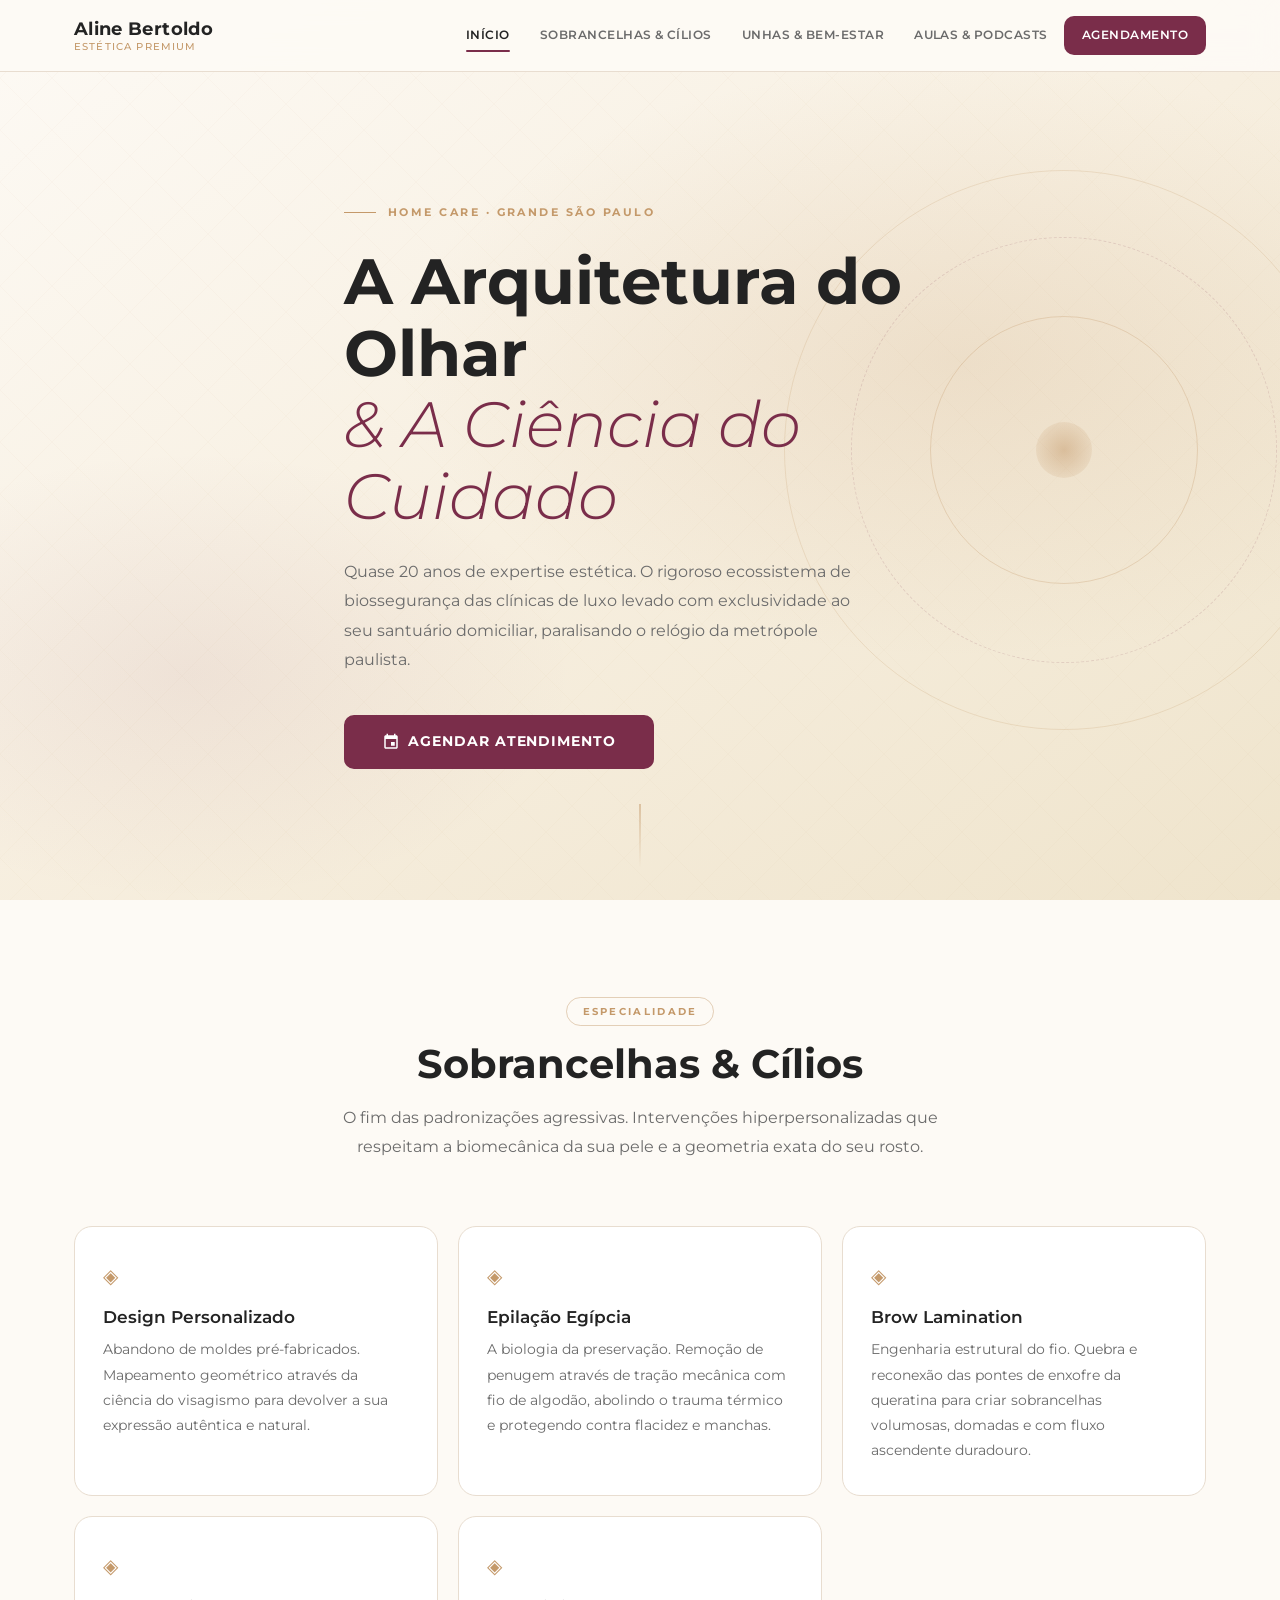
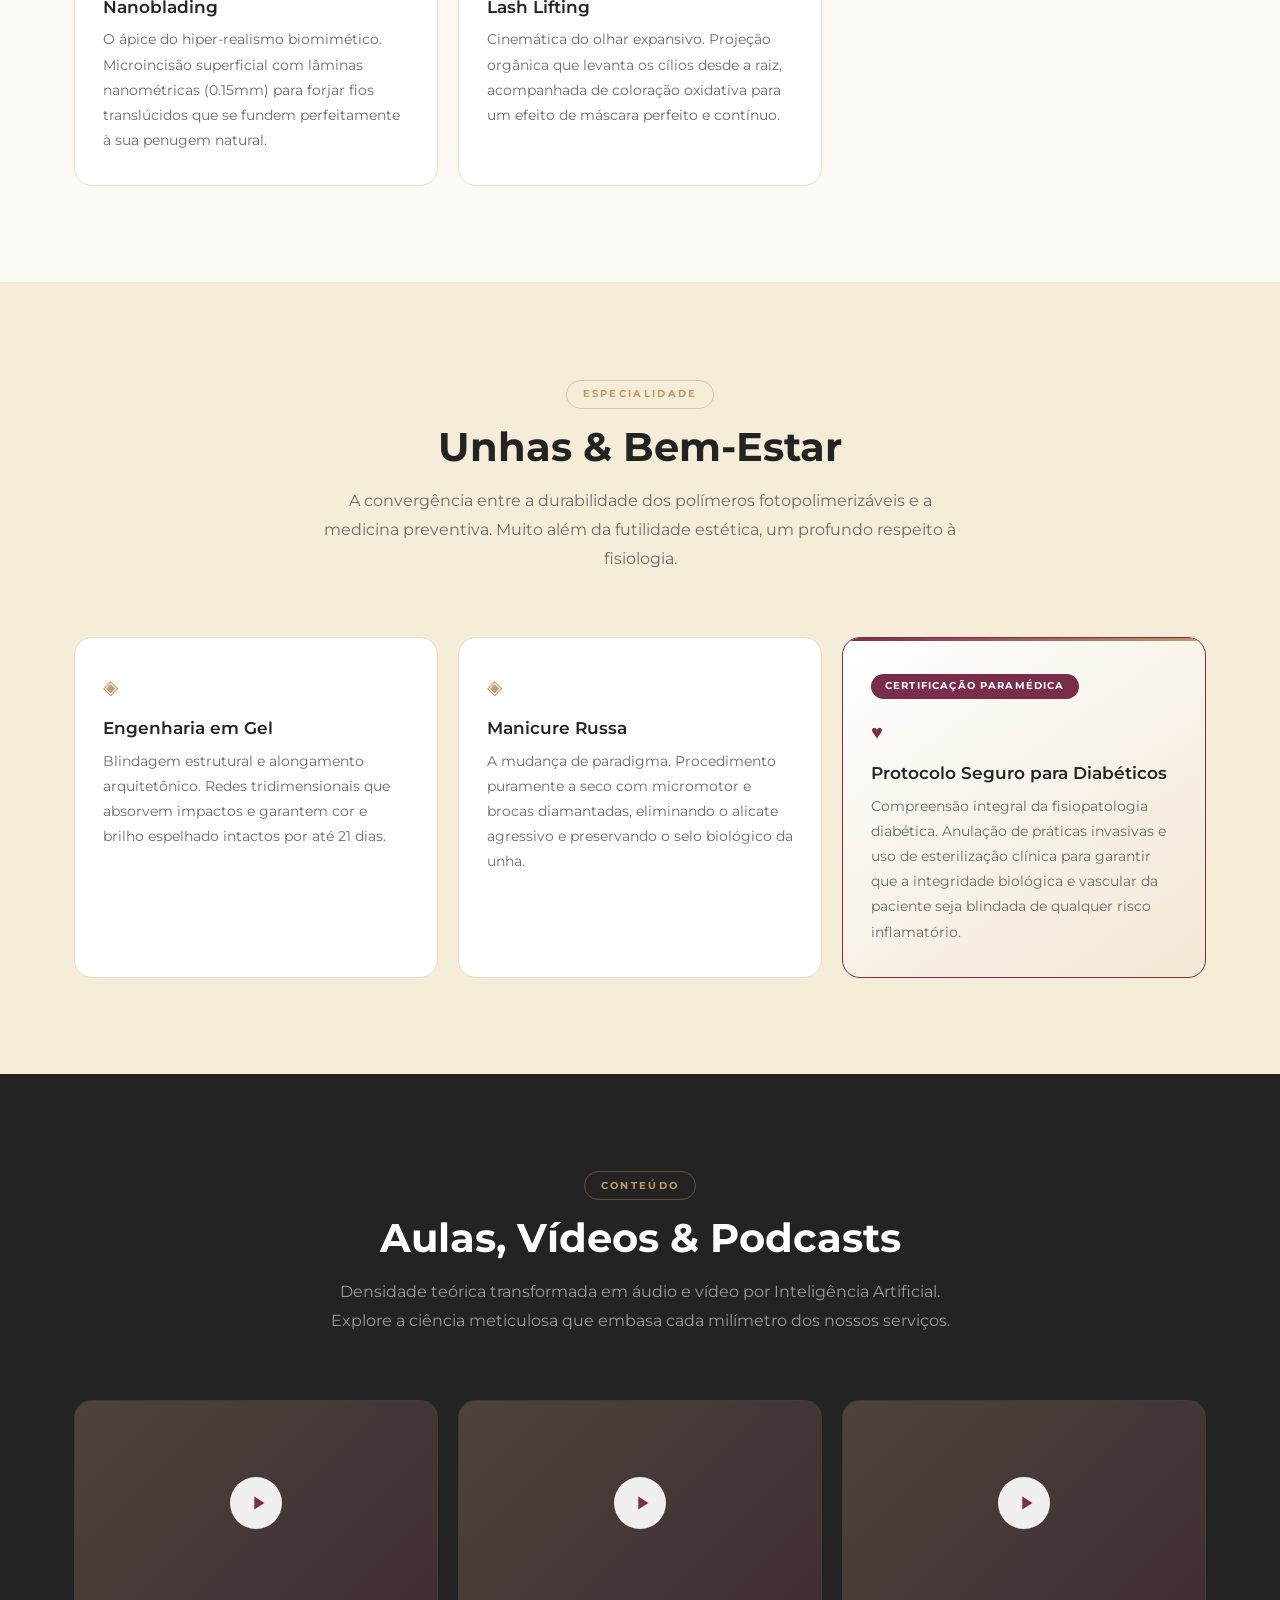
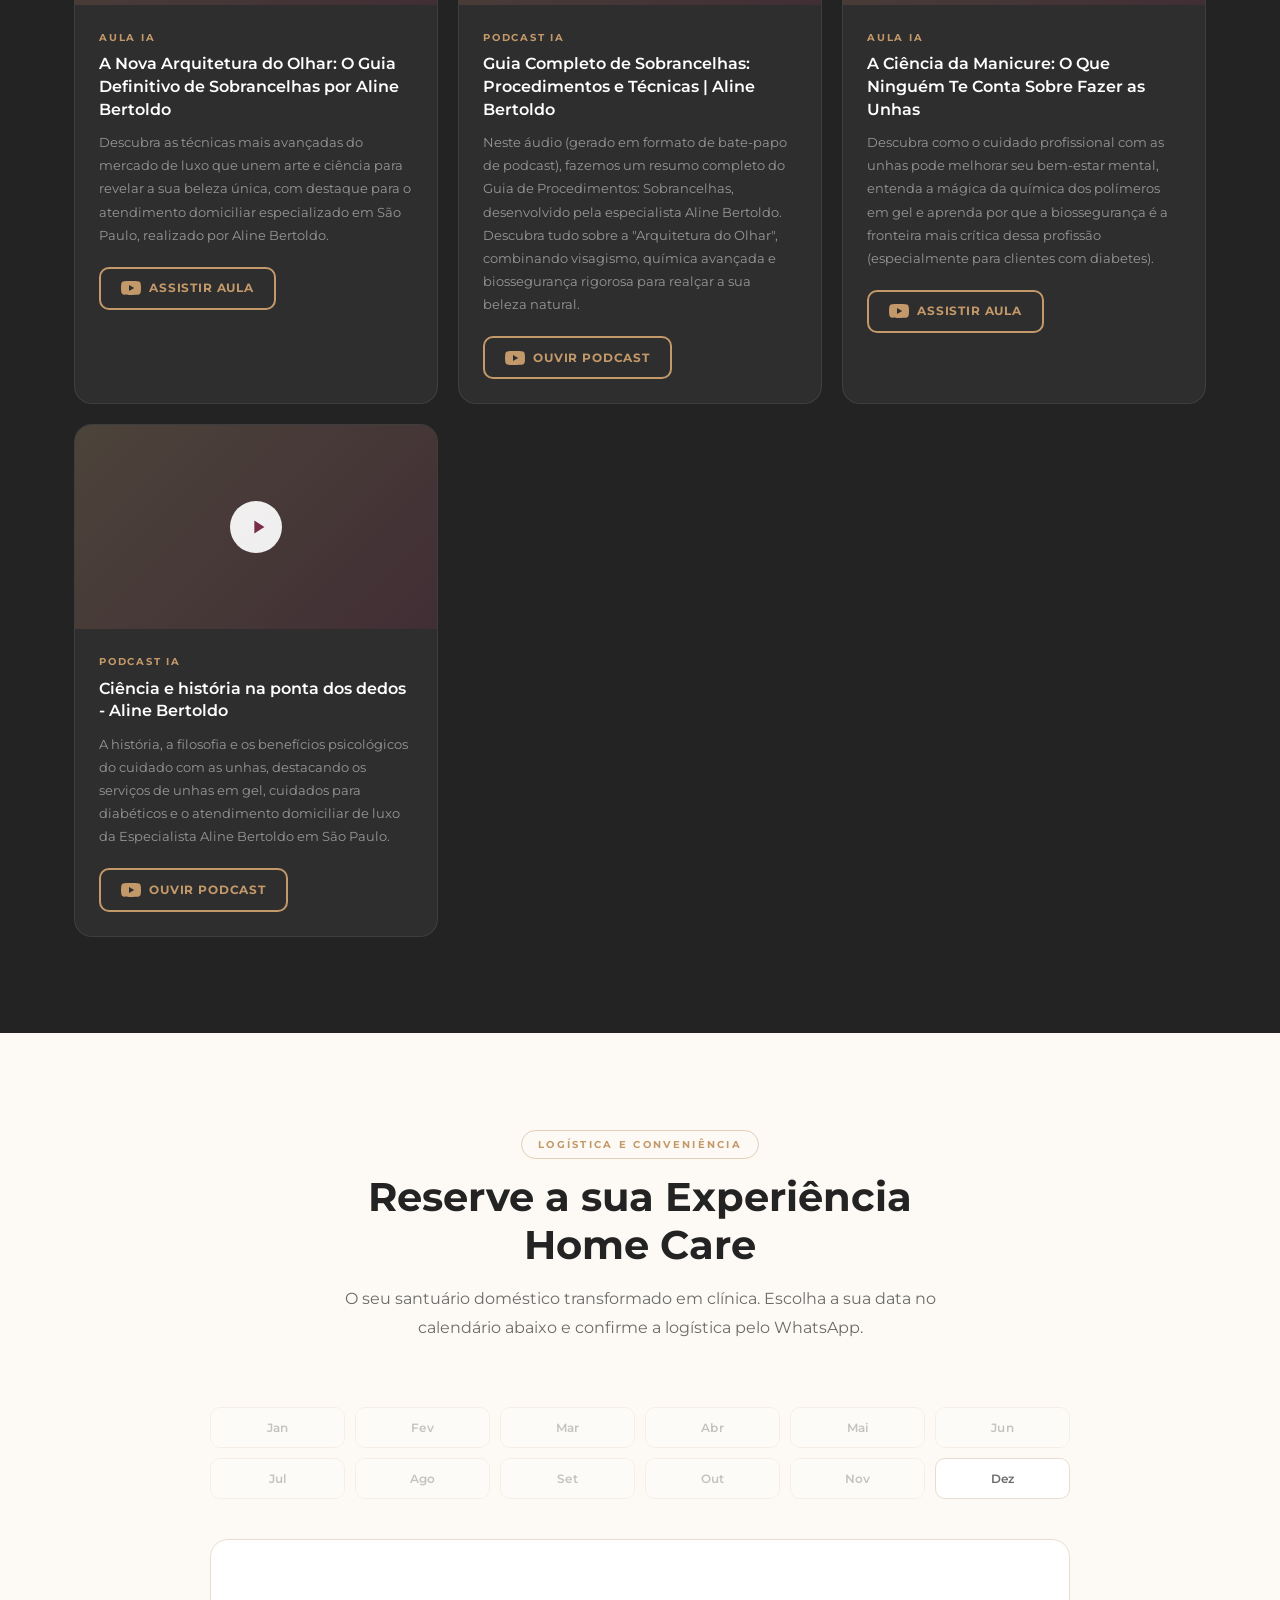
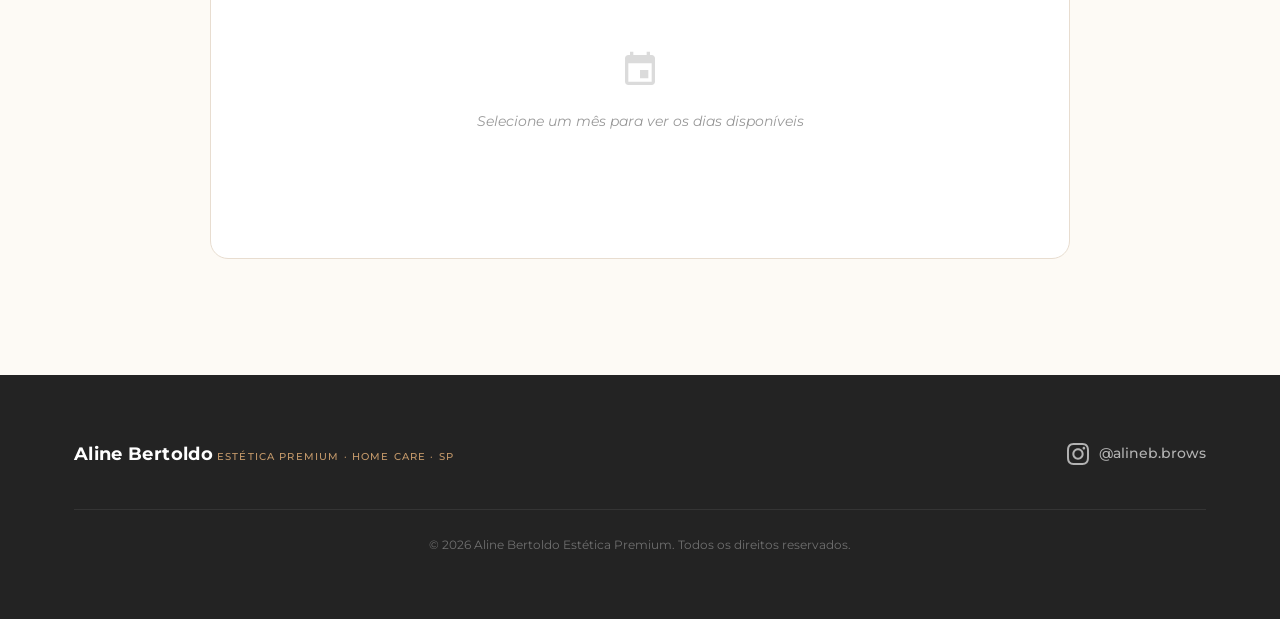
==== commit b2915c67: "Update" ====
--- a/index.html
+++ b/index.html
@@ -190,6 +190,25 @@
 
         <div class="media-grid">
           <article class="media-card animate-on-scroll">
+            <div class="media-card__thumbnail" role="img" aria-label="Thumbnail: Aula Nanoblading">
+              <div class="media-card__play-wrap" aria-hidden="true">
+                <svg class="media-card__play-icon" viewBox="0 0 24 24"><path fill="currentColor" d="M8 5v14l11-7z"/></svg>
+              </div>
+            </div>
+            <div class="media-card__body">
+              <span class="media-card__type">Aula IA</span>
+              <h3 class="media-card__title">A Nova Arquitetura do Olhar: O Guia Definitivo de Sobrancelhas por Aline Bertoldo</h3>
+              <p class="media-card__desc">
+                Descubra as técnicas mais avançadas do mercado de luxo que unem arte e ciência para revelar a sua beleza única, com destaque para o atendimento domiciliar especializado em São Paulo, realizado por Aline Bertoldo.
+              </p>
+              <a href="https://youtu.be/EICDWtv_-5o" target="_blank" rel="noopener noreferrer" class="btn btn--outline btn--sm">
+                <svg class="btn__icon btn__icon--yt" viewBox="0 0 24 24" aria-hidden="true"><path fill="currentColor" d="M23.495 6.205a3.007 3.007 0 0 0-2.088-2.088c-1.87-.501-9.396-.501-9.396-.501s-7.507-.01-9.396.501A3.007 3.007 0 0 0 .527 6.205a31.247 31.247 0 0 0-.522 5.805 31.247 31.247 0 0 0 .522 5.783 3.007 3.007 0 0 0 2.088 2.088c1.868.502 9.396.502 9.396.502s7.506 0 9.396-.502a3.007 3.007 0 0 0 2.088-2.088 31.247 31.247 0 0 0 .5-5.783 31.247 31.247 0 0 0-.5-5.805zM9.609 15.601V8.408l6.264 3.602z"/></svg>
+                Assistir Aula
+              </a>
+            </div>
+          </article>
+          
+          <article class="media-card animate-on-scroll">
             <div class="media-card__thumbnail" role="img" aria-label="Thumbnail: Arquitetura do Olhar">
               <div class="media-card__play-wrap" aria-hidden="true">
                 <svg class="media-card__play-icon" viewBox="0 0 24 24"><path fill="currentColor" d="M8 5v14l11-7z"/></svg>
@@ -228,25 +247,6 @@
           </article>
 
           <article class="media-card animate-on-scroll">
-            <div class="media-card__thumbnail" role="img" aria-label="Thumbnail: Aula Nanoblading">
-              <div class="media-card__play-wrap" aria-hidden="true">
-                <svg class="media-card__play-icon" viewBox="0 0 24 24"><path fill="currentColor" d="M8 5v14l11-7z"/></svg>
-              </div>
-            </div>
-            <div class="media-card__body">
-              <span class="media-card__type">Aula IA</span>
-              <h3 class="media-card__title">A Nova Arquitetura do Olhar: O Guia Definitivo de Sobrancelhas por Aline Bertoldo</h3>
-              <p class="media-card__desc">
-                Descubra as técnicas mais avançadas do mercado de luxo que unem arte e ciência para revelar a sua beleza única, com destaque para o atendimento domiciliar especializado em São Paulo, realizado por Aline Bertoldo.
-              </p>
-              <a href="https://youtu.be/EICDWtv_-5o" target="_blank" rel="noopener noreferrer" class="btn btn--outline btn--sm">
-                <svg class="btn__icon btn__icon--yt" viewBox="0 0 24 24" aria-hidden="true"><path fill="currentColor" d="M23.495 6.205a3.007 3.007 0 0 0-2.088-2.088c-1.87-.501-9.396-.501-9.396-.501s-7.507-.01-9.396.501A3.007 3.007 0 0 0 .527 6.205a31.247 31.247 0 0 0-.522 5.805 31.247 31.247 0 0 0 .522 5.783 3.007 3.007 0 0 0 2.088 2.088c1.868.502 9.396.502 9.396.502s7.506 0 9.396-.502a3.007 3.007 0 0 0 2.088-2.088 31.247 31.247 0 0 0 .5-5.783 31.247 31.247 0 0 0-.5-5.805zM9.609 15.601V8.408l6.264 3.602z"/></svg>
-                Assistir Aula
-              </a>
-            </div>
-          </article>
-
-          <article class="media-card animate-on-scroll">
             <div class="media-card__thumbnail" role="img" aria-label="Thumbnail: Aula Diabéticos">
               <div class="media-card__play-wrap" aria-hidden="true">
                 <svg class="media-card__play-icon" viewBox="0 0 24 24"><path fill="currentColor" d="M8 5v14l11-7z"/></svg>
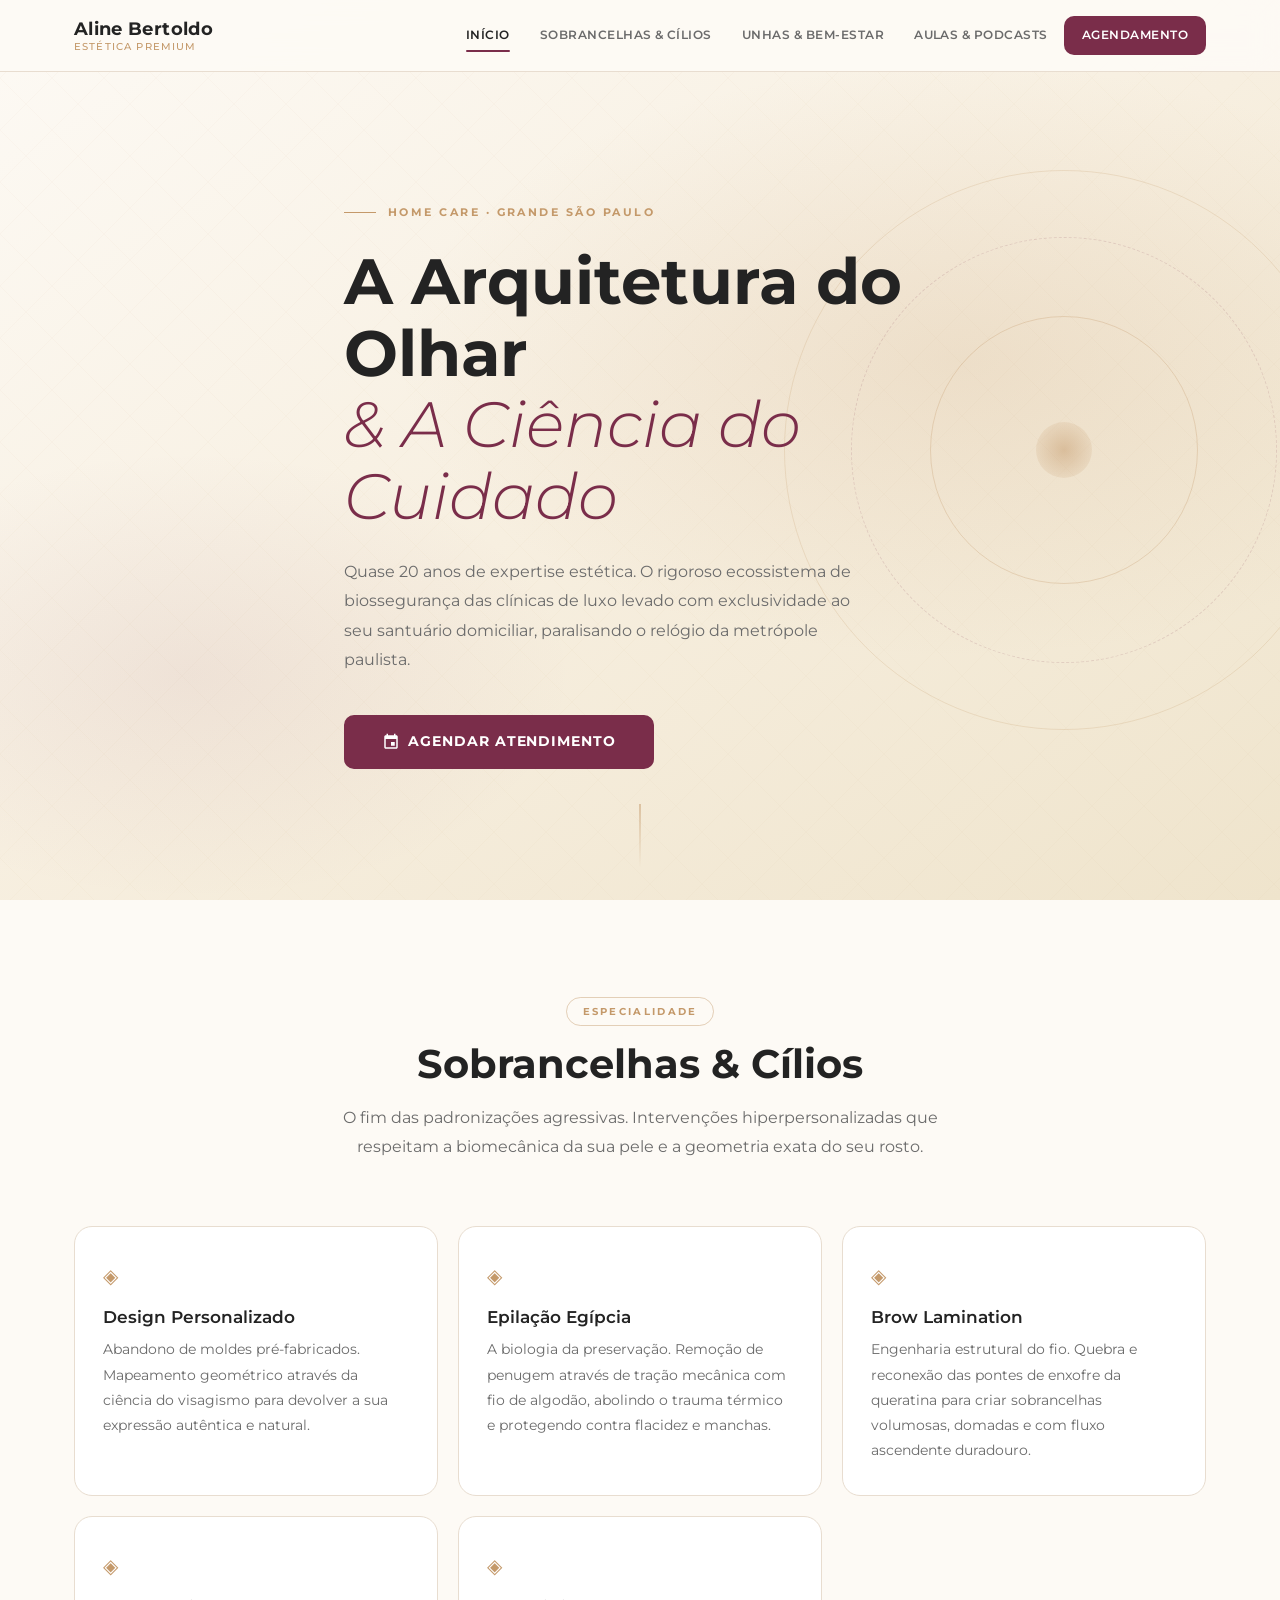
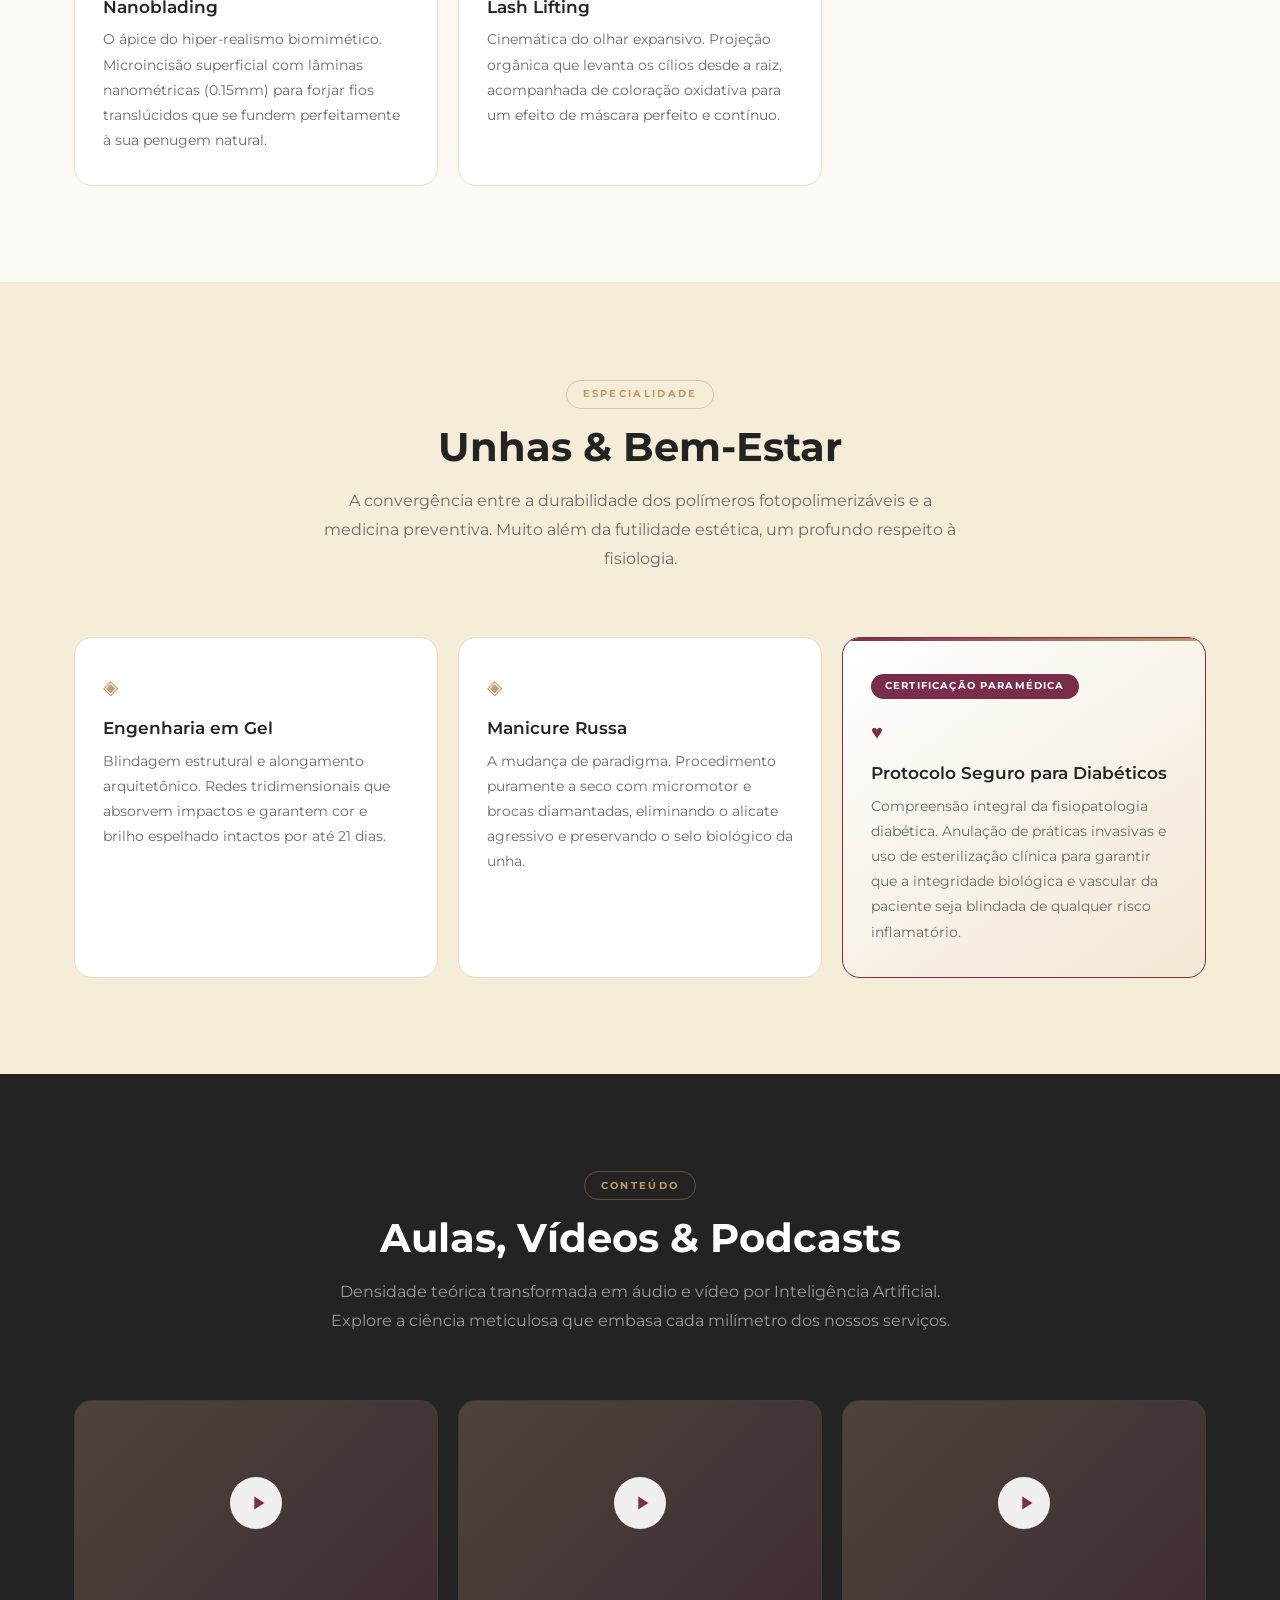
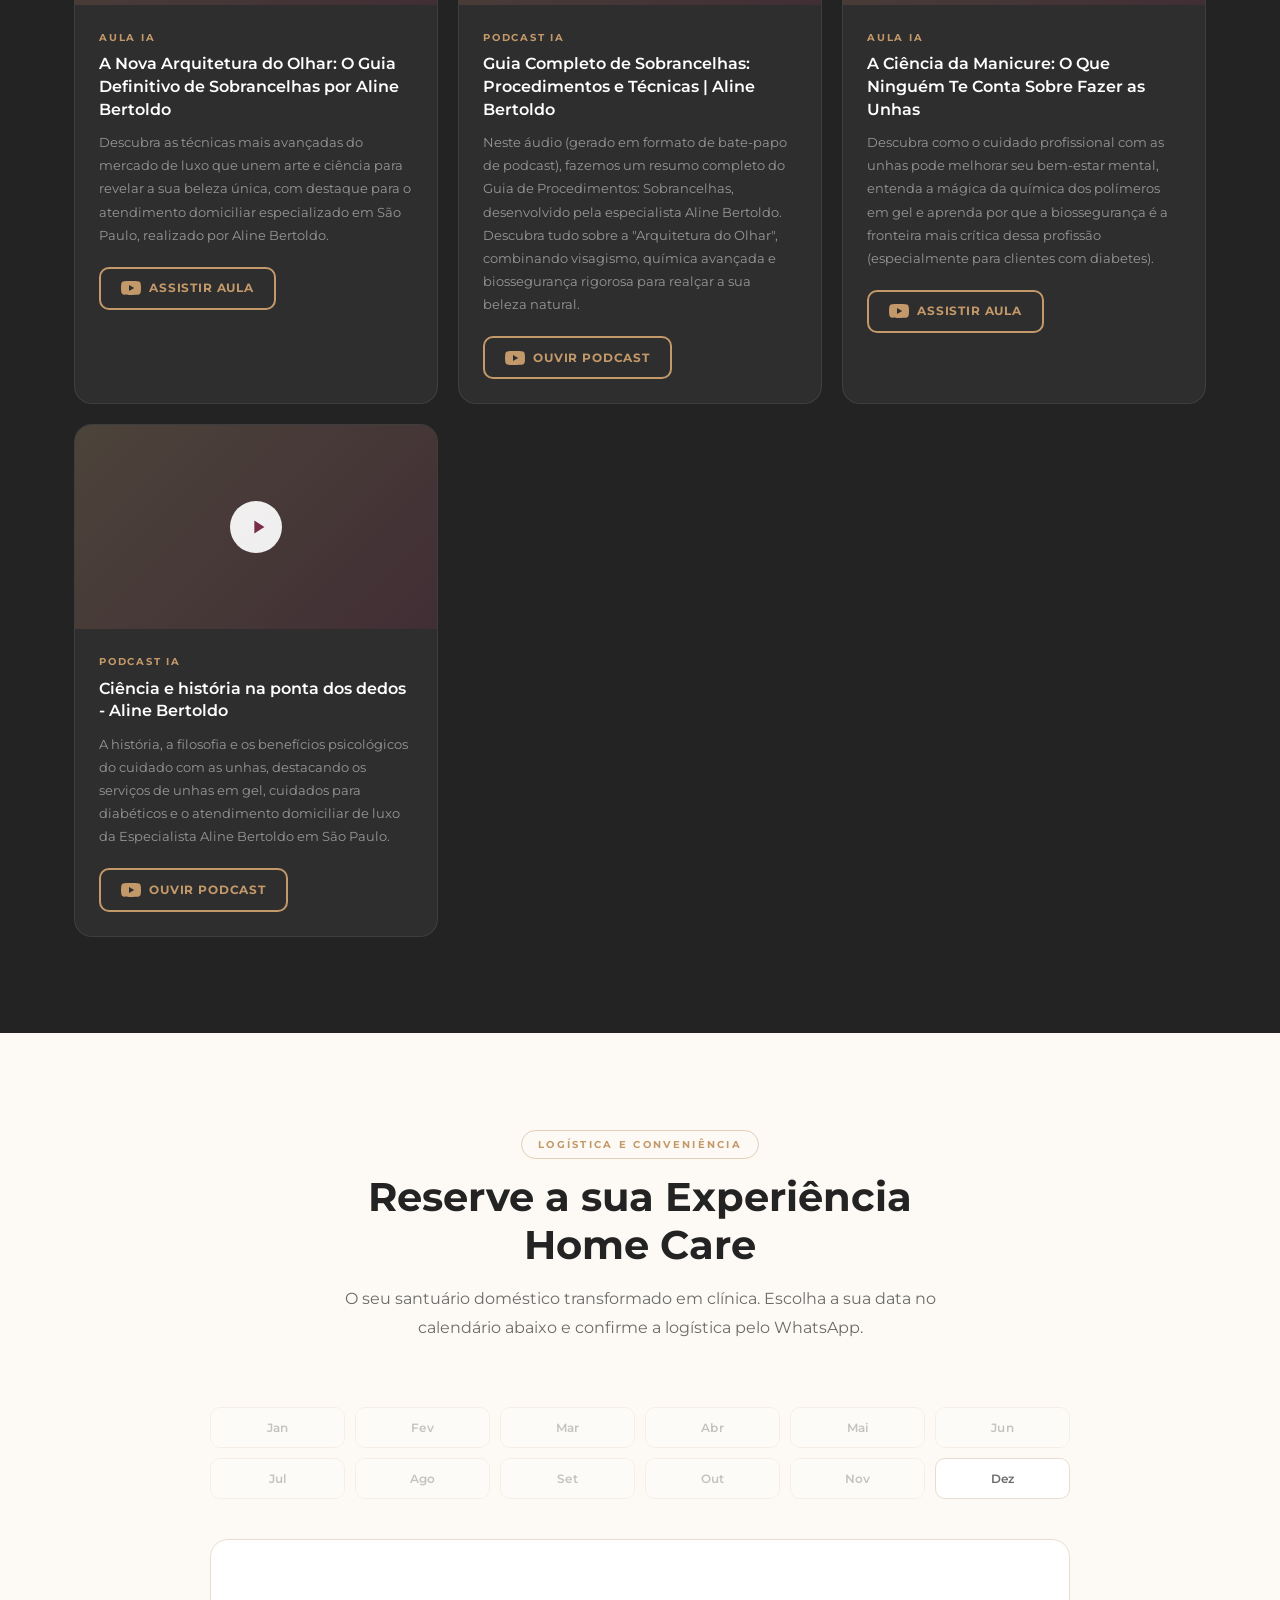
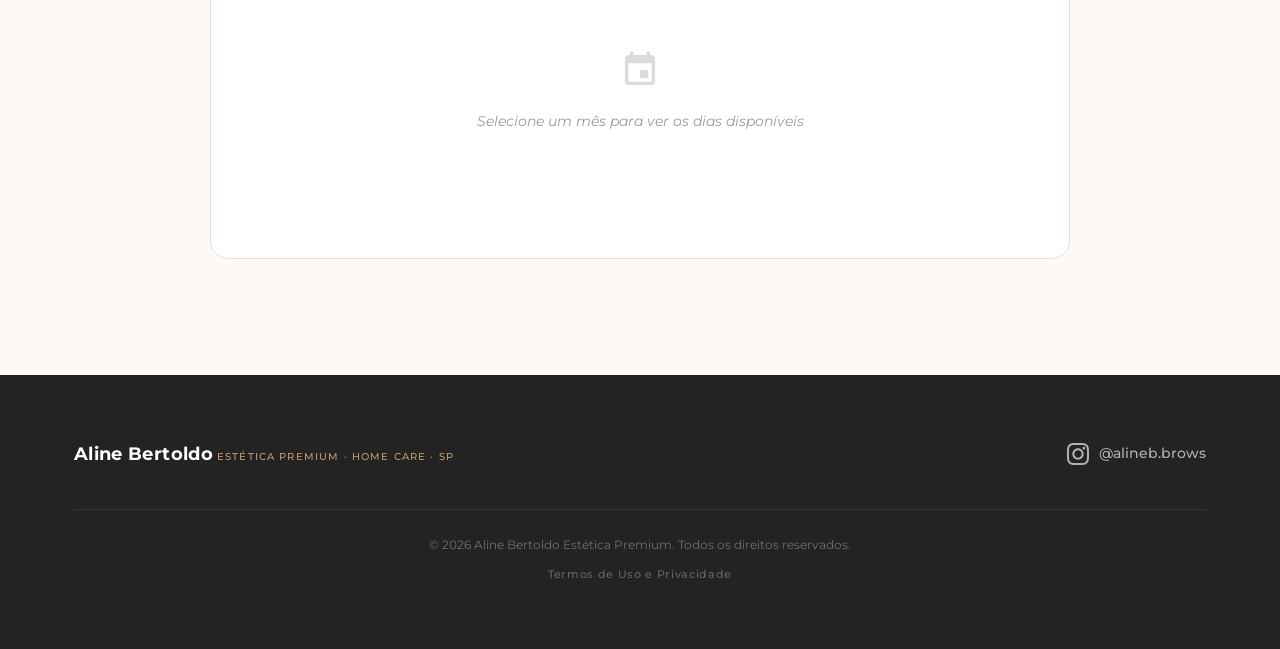
==== commit aee95090: "Termo update" ====
--- a/index.html
+++ b/index.html
@@ -333,10 +333,103 @@
 
       <div class="footer__bottom">
         <p>&copy; <span id="footerYear"></span> Aline Bertoldo Estética Premium. Todos os direitos reservados.</p>
+        <a href="#termos" class="footer__legal-link" id="legalLink">Termos de Uso e Privacidade</a>
       </div>
     </div>
   </footer>
 
+  <!-- ===== LEGAL PAGE (Hidden by default — toggled via hash) ===== -->
+  <div class="legal-overlay" id="legalOverlay" aria-hidden="true">
+    <div class="legal-page" role="dialog" aria-labelledby="legalTitle">
+
+      <div class="legal-page__header">
+        <button class="legal-page__back" id="legalBack" type="button" aria-label="Voltar para o início">
+          <svg width="20" height="20" viewBox="0 0 24 24" fill="none" stroke="currentColor" stroke-width="2" stroke-linecap="round" stroke-linejoin="round" aria-hidden="true">
+            <path d="M19 12H5M12 19l-7-7 7-7"/>
+          </svg>
+          Voltar para o Início
+        </button>
+      </div>
+
+      <article class="legal-page__content">
+        <header class="legal-page__title-block">
+          <span class="section-label">Conformidade LGPD</span>
+          <h1 class="legal-page__title" id="legalTitle">Termos de Uso e Política de Privacidade</h1>
+          <p class="legal-page__updated">Última atualização: 12 de abril de 2026</p>
+        </header>
+
+        <p class="legal-page__intro">
+          Bem-vindo(a) ao site de <strong>Aline Bertoldo</strong>. Ao acessar e utilizar esta página, você concorda com os Termos de Uso e a Política de Privacidade descritos abaixo. Caso não concorde com algum dos termos, pedimos que não utilize os serviços aqui oferecidos.
+        </p>
+
+        <section class="legal-section">
+          <h2 class="legal-section__title">1. Termos de Uso</h2>
+
+          <h3 class="legal-section__subtitle">1.1. Descrição dos Serviços</h3>
+          <p>Este site tem como objetivo apresentar e facilitar o contato para os serviços de <strong>estética do olhar (sobrancelhas e cílios), unhas em gel, manicure russa e atendimento home care de alto padrão</strong>, oferecidos por <strong>Aline Bertoldo</strong>.</p>
+
+          <h3 class="legal-section__subtitle">1.2. Contato e Agendamentos</h3>
+          <p>Os contatos, orçamentos e agendamentos realizados através dos botões de redirecionamento deste site (como WhatsApp e E-mail) são de inteira responsabilidade do usuário e do profissional prestador do serviço. O site funciona apenas como um canal de vitrine e facilitação de comunicação.</p>
+
+          <h3 class="legal-section__subtitle">1.3. Isenção de Responsabilidade Técnica</h3>
+          <p>A infraestrutura web, design e código-fonte deste site foram desenvolvidos de forma terceirizada. O desenvolvedor responsável pela criação da página não possui vínculos societários, não atua no atendimento aos clientes e não se responsabiliza pela prestação dos serviços ofertados, promessas comerciais, ou pela gestão e armazenamento dos dados trocados diretamente com o profissional após o redirecionamento.</p>
+        </section>
+
+        <section class="legal-section">
+          <h2 class="legal-section__title">2. Política de Privacidade (LGPD)</h2>
+          <p>Em conformidade com a Lei Geral de Proteção de Dados (Lei nº 13.709/2018), detalhamos como tratamos as suas informações:</p>
+
+          <h3 class="legal-section__subtitle">2.1. Coleta de Dados</h3>
+          <p>Nós coletamos apenas as informações estritamente necessárias para a prestação do serviço ou atendimento. Quando você clica em nossos botões de contato (WhatsApp ou E-mail), os dados fornecidos voluntariamente por você (como seu nome, número de telefone e conteúdo da mensagem) são recebidos diretamente por <strong>Aline Bertoldo</strong>. Este site não possui bancos de dados ocultos que capturam suas informações sem o seu consentimento.</p>
+
+          <h3 class="legal-section__subtitle">2.2. Uso dos Dados</h3>
+          <p>Os dados fornecidos por você serão utilizados única e exclusivamente para:</p>
+          <ul class="legal-list">
+            <li>Retornar o seu contato e responder a dúvidas;</li>
+            <li>Enviar orçamentos e realizar agendamentos;</li>
+            <li>Prestar o serviço contratado;</li>
+            <li>Enviar atualizações estritamente relacionadas ao serviço solicitado.</li>
+          </ul>
+
+          <h3 class="legal-section__subtitle">2.3. Compartilhamento de Informações</h3>
+          <p>Nós não vendemos, alugamos ou compartilhamos seus dados pessoais com terceiros para fins de marketing ou qualquer outra finalidade que não seja o cumprimento do serviço solicitado, exceto se exigido por lei ou determinação judicial.</p>
+
+          <h3 class="legal-section__subtitle">2.4. Cookies e Tecnologias de Rastreamento</h3>
+          <p>Este site pode utilizar cookies básicos e ferramentas de análise (como o Google Analytics) apenas para entender o volume de acessos e melhorar a sua experiência de navegação. Nenhuma informação pessoal identificável é extraída através desses cookies funcionais.</p>
+
+          <h3 class="legal-section__subtitle">2.5. Seus Direitos</h3>
+          <p>Você tem o direito de solicitar a qualquer momento:</p>
+          <ul class="legal-list">
+            <li>A confirmação da existência de tratamento dos seus dados;</li>
+            <li>A correção de dados incompletos, inexatos ou desatualizados;</li>
+            <li>A exclusão dos seus dados dos nossos contatos comerciais.</li>
+          </ul>
+
+          <h3 class="legal-section__subtitle">2.6. Contato do Controlador de Dados</h3>
+          <p>Para exercer seus direitos ou tirar dúvidas sobre esta política, entre em contato diretamente com o responsável pelo tratamento dos dados:</p>
+
+          <div class="legal-contact">
+            <p><strong>Responsável:</strong> Aline Bertoldo</p>
+            <p><strong>WhatsApp:</strong> <a href="https://wa.me/5511988551535" target="_blank" rel="noopener noreferrer">+55 (11) 98855-1535</a></p>
+            <p><strong>Instagram:</strong> <a href="https://instagram.com/alineb.brows" target="_blank" rel="noopener noreferrer">@alineb.brows</a></p>
+          </div>
+        </section>
+
+      </article>
+
+      <footer class="legal-page__footer">
+        <button class="btn btn--primary" id="legalBackBottom" type="button">
+          <svg class="btn__icon" viewBox="0 0 24 24" aria-hidden="true">
+            <path fill="currentColor" d="M19 12H5M12 19l-7-7 7-7" stroke="currentColor" stroke-width="2" fill="none" stroke-linecap="round" stroke-linejoin="round"/>
+          </svg>
+          Voltar para o Início
+        </button>
+      </footer>
+
+    </div>
+  </div>
+
   <script src="script.js"></script>
+  <script src="legal.js"></script>
 </body>
 </html>
--- a/style.css
+++ b/style.css
@@ -1072,3 +1072,271 @@
     align-items: center;
   }
 }
+
+
+/* ============================================================
+   14. FOOTER — LEGAL LINK
+   ============================================================ */
+.footer__legal-link {
+  display: inline-block;
+  margin-top: 0.625rem;
+  font-size: 0.7rem;
+  font-weight: 500;
+  letter-spacing: 0.06em;
+  color: rgba(255, 255, 255, 0.3);
+  text-decoration: none;
+  transition: color var(--t-fast);
+  border-bottom: 1px solid transparent;
+}
+.footer__legal-link:hover {
+  color: var(--c-gold);
+  border-bottom-color: var(--c-gold);
+}
+
+
+/* ============================================================
+   15. LEGAL PAGE — OVERLAY & CONTENT
+   ============================================================ */
+
+/* --- Overlay (full-screen takeover) --- */
+.legal-overlay {
+  position: fixed;
+  inset: 0;
+  z-index: 2000;
+  background-color: var(--c-bg);
+  overflow-y: auto;
+  overflow-x: hidden;
+  display: none;
+  opacity: 0;
+  transition: opacity 0.35s ease;
+}
+.legal-overlay.is-active {
+  display: block;
+  opacity: 1;
+}
+
+/* --- Legal page wrapper --- */
+.legal-page {
+  width: 100%;
+  max-width: 820px;
+  margin-inline: auto;
+  padding: var(--sp-xl) 1.5rem var(--sp-2xl);
+  min-height: 100vh;
+  display: flex;
+  flex-direction: column;
+}
+
+/* --- Header with back button --- */
+.legal-page__header {
+  padding-bottom: var(--sp-lg);
+  border-bottom: 1px solid var(--c-border);
+  margin-bottom: var(--sp-xl);
+}
+
+.legal-page__back {
+  display: inline-flex;
+  align-items: center;
+  gap: 0.5rem;
+  padding: 0.625rem 1.25rem;
+  background: none;
+  border: 1px solid var(--c-border);
+  border-radius: var(--r-full);
+  font-family: var(--font);
+  font-size: 0.8rem;
+  font-weight: 600;
+  color: var(--c-text-mid);
+  cursor: pointer;
+  transition: all var(--t-mid);
+  letter-spacing: 0.02em;
+}
+.legal-page__back:hover {
+  border-color: var(--c-wine);
+  color: var(--c-wine);
+  background-color: var(--c-wine-pale);
+  transform: translateX(-3px);
+}
+
+/* --- Title block --- */
+.legal-page__title-block {
+  text-align: center;
+  margin-bottom: var(--sp-xl);
+}
+
+.legal-page__title {
+  font-size: clamp(1.6rem, 3.5vw, 2.25rem);
+  font-weight: 700;
+  color: var(--c-graphite);
+  line-height: 1.2;
+  margin-top: 0.875rem;
+  margin-bottom: 0.75rem;
+}
+
+.legal-page__updated {
+  font-size: 0.8rem;
+  font-weight: 500;
+  color: var(--c-text-lt);
+  letter-spacing: 0.04em;
+}
+
+/* --- Intro paragraph --- */
+.legal-page__intro {
+  font-size: 1rem;
+  color: var(--c-text-mid);
+  line-height: 1.85;
+  margin-bottom: var(--sp-xl);
+  padding: var(--sp-md);
+  background: linear-gradient(135deg, var(--c-wine-pale), var(--c-gold-pale));
+  border-radius: var(--r-lg);
+  border-left: 3px solid var(--c-wine);
+}
+.legal-page__intro strong {
+  color: var(--c-graphite);
+}
+
+/* --- Legal content sections --- */
+.legal-page__content {
+  flex: 1;
+}
+
+.legal-section {
+  margin-bottom: var(--sp-xl);
+}
+
+.legal-section__title {
+  font-size: 1.25rem;
+  font-weight: 700;
+  color: var(--c-graphite);
+  margin-bottom: var(--sp-md);
+  padding-bottom: 0.625rem;
+  border-bottom: 2px solid var(--c-border);
+  display: flex;
+  align-items: center;
+  gap: 0.625rem;
+}
+.legal-section__title::before {
+  content: '';
+  display: inline-block;
+  width: 4px;
+  height: 1.25rem;
+  background: linear-gradient(180deg, var(--c-wine), var(--c-gold));
+  border-radius: 2px;
+  flex-shrink: 0;
+}
+
+.legal-section__subtitle {
+  font-size: 0.95rem;
+  font-weight: 600;
+  color: var(--c-wine);
+  margin-top: var(--sp-md);
+  margin-bottom: 0.5rem;
+}
+
+.legal-section p {
+  font-size: 0.9rem;
+  color: var(--c-text-mid);
+  line-height: 1.85;
+  margin-bottom: 0.75rem;
+}
+.legal-section strong {
+  color: var(--c-graphite);
+  font-weight: 600;
+}
+
+/* --- Legal list --- */
+.legal-list {
+  list-style: none;
+  padding-left: 0;
+  margin-top: 0.5rem;
+  margin-bottom: 1rem;
+}
+.legal-list li {
+  position: relative;
+  padding-left: 1.5rem;
+  font-size: 0.9rem;
+  color: var(--c-text-mid);
+  line-height: 1.85;
+  margin-bottom: 0.375rem;
+}
+.legal-list li::before {
+  content: '◈';
+  position: absolute;
+  left: 0;
+  color: var(--c-gold);
+  font-size: 0.7rem;
+  top: 3px;
+}
+
+/* --- Contact card --- */
+.legal-contact {
+  margin-top: var(--sp-sm);
+  padding: var(--sp-md) var(--sp-md);
+  background-color: var(--c-white);
+  border: 1px solid var(--c-border);
+  border-radius: var(--r-lg);
+  box-shadow: var(--sh-sm);
+}
+.legal-contact p {
+  font-size: 0.875rem;
+  margin-bottom: 0.375rem;
+  line-height: 1.75;
+}
+.legal-contact p:last-child {
+  margin-bottom: 0;
+}
+.legal-contact a {
+  color: var(--c-wine);
+  font-weight: 600;
+  text-decoration: none;
+  border-bottom: 1px solid transparent;
+  transition: border-color var(--t-fast), color var(--t-fast);
+}
+.legal-contact a:hover {
+  border-bottom-color: var(--c-wine);
+  color: var(--c-wine-lt);
+}
+
+/* --- Footer (back button at bottom) --- */
+.legal-page__footer {
+  text-align: center;
+  margin-top: var(--sp-xl);
+  padding-top: var(--sp-lg);
+  border-top: 1px solid var(--c-border);
+}
+
+
+/* ============================================================
+   16. LEGAL PAGE — RESPONSIVIDADE
+   ============================================================ */
+@media (max-width: 768px) {
+  .legal-page {
+    padding: var(--sp-lg) 1.25rem var(--sp-xl);
+  }
+
+  .legal-page__header {
+    margin-bottom: var(--sp-lg);
+  }
+
+  .legal-page__intro {
+    padding: var(--sp-sm);
+    font-size: 0.9rem;
+  }
+
+  .legal-section__title {
+    font-size: 1.1rem;
+  }
+}
+
+@media (max-width: 480px) {
+  .legal-page {
+    padding: var(--sp-md) 1rem var(--sp-lg);
+  }
+
+  .legal-page__back {
+    font-size: 0.75rem;
+    padding: 0.5rem 1rem;
+  }
+
+  .legal-contact {
+    padding: var(--sp-sm);
+  }
+}
